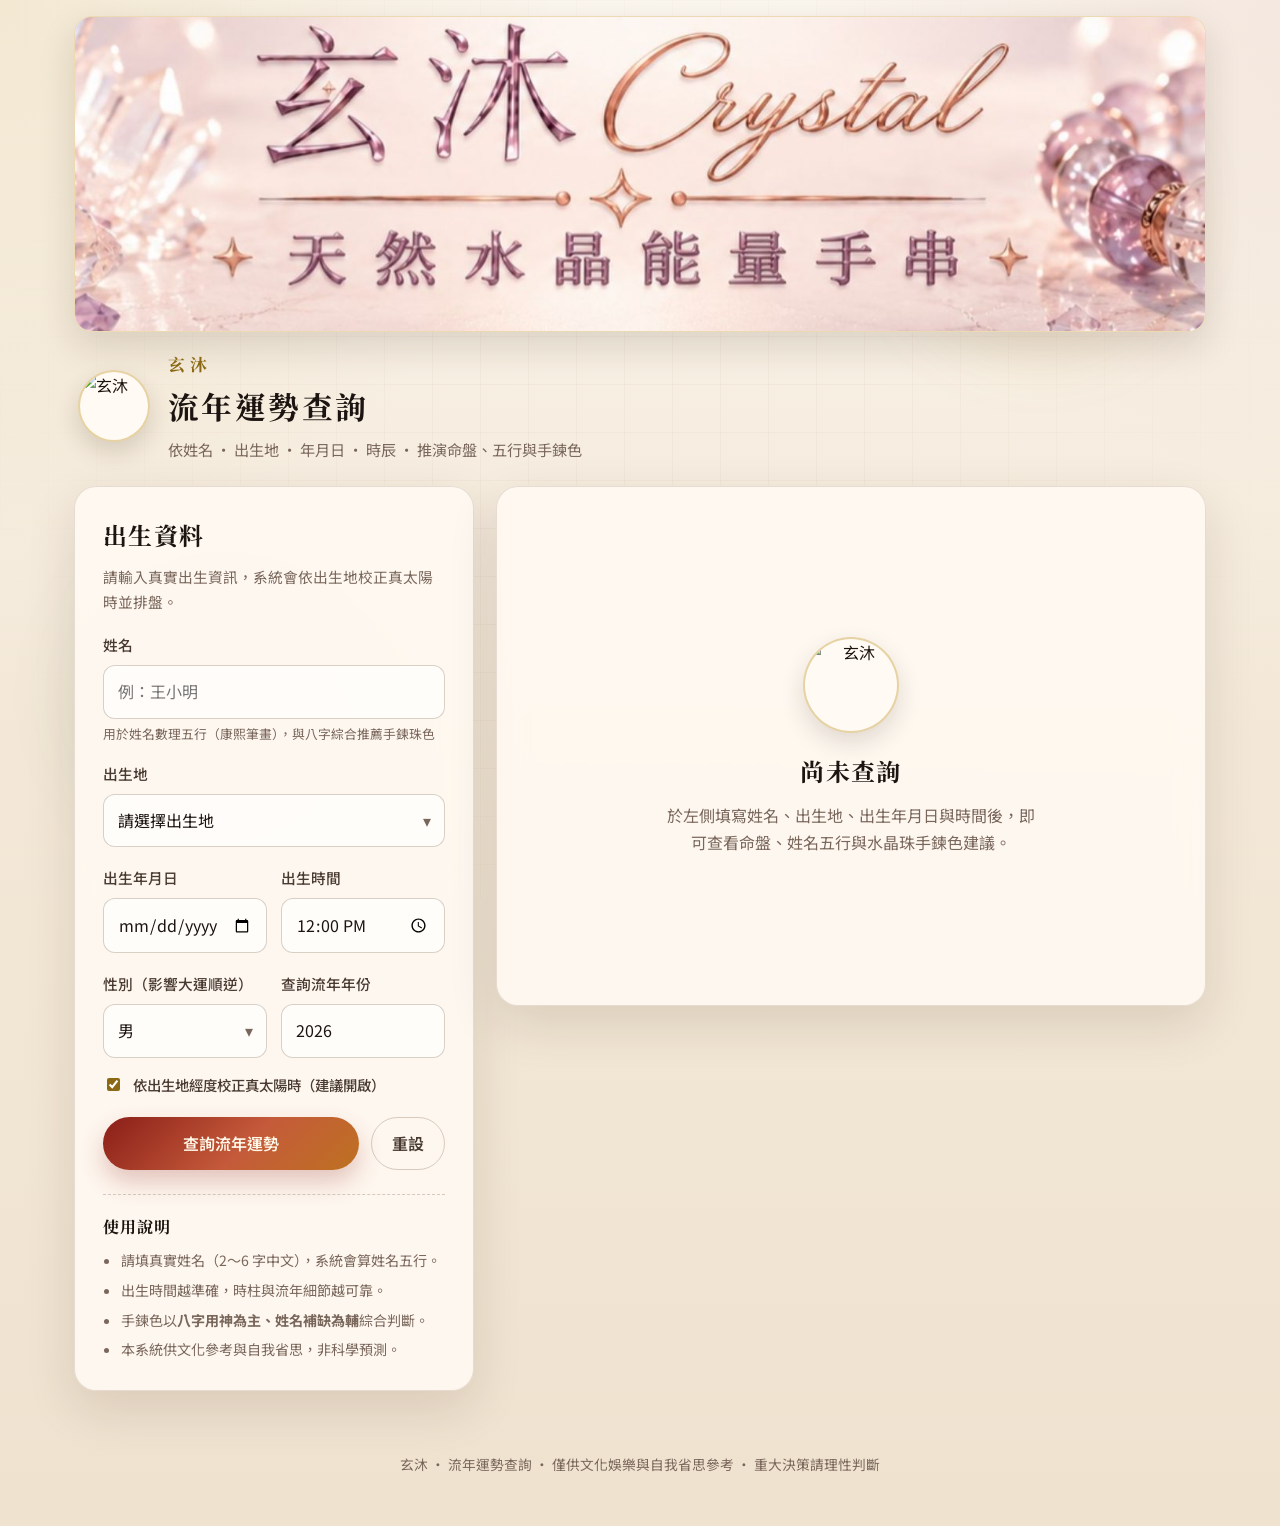
==== index.html @ 2e286026 "Add files via upload" ====
<!DOCTYPE html>
<html lang="zh-Hant">
<head>
  <meta charset="UTF-8" />
  <meta name="viewport" content="width=device-width, initial-scale=1, viewport-fit=cover" />
  <meta name="theme-color" content="#f3e8d7" />
  <meta name="mobile-web-app-capable" content="yes" />
  <meta name="apple-mobile-web-app-capable" content="yes" />
  <meta name="apple-mobile-web-app-status-bar-style" content="default" />
  <meta name="format-detection" content="telephone=no" />
  <title>玄沐 · 流年運勢查詢</title>
  <link rel="icon" href="GM_N.jpg" type="image/jpeg" />
  <link rel="apple-touch-icon" href="GM_N.jpg" />
  <link rel="preconnect" href="https://fonts.googleapis.com" />
  <link rel="preconnect" href="https://fonts.gstatic.com" crossorigin />
  <link href="https://fonts.googleapis.com/css2?family=Noto+Serif+TC:wght@400;600;700&family=Noto+Sans+TC:wght@300;400;500;700&display=swap" rel="stylesheet" />
  <link rel="stylesheet" href="styles.css" />
</head>
<body>
  <div class="bg-ornament" aria-hidden="true"></div>
  <div class="bg-glow" aria-hidden="true"></div>

  <header class="site-header">
    <div class="logo-banner">
      <img
        class="logo-banner-img"
        src="GM.jpg"
        alt="玄沐"
        width="1440"
        height="400"
        decoding="async"
      />
    </div>
    <div class="brand">
      <img
        class="brand-logo"
        src="GM_N.jpg"
        alt="玄沐"
        width="150"
        height="150"
        decoding="async"
      />
      <div>
        <p class="brand-name">玄沐</p>
        <h1>流年運勢查詢</h1>
        <p class="tagline">依姓名 · 出生地 · 年月日 · 時辰 · 推演命盤、五行與手鍊色</p>
      </div>
    </div>
  </header>

  <main class="layout">
    <section class="panel form-panel">
      <div class="panel-head">
        <h2>出生資料</h2>
        <p>請輸入真實出生資訊，系統會依出生地校正真太陽時並排盤。</p>
      </div>

      <form id="fortune-form" novalidate>
        <div class="field">
          <label for="fullname">姓名</label>
          <input
            type="text"
            id="fullname"
            name="fullname"
            required
            maxlength="6"
            placeholder="例：王小明"
            autocomplete="name"
          />
          <p class="field-hint">用於姓名數理五行（康熙筆畫），與八字綜合推薦手鍊珠色</p>
        </div>

        <div class="field">
          <label for="birthplace">出生地</label>
          <div class="select-wrap">
            <select id="birthplace" name="birthplace" required>
              <option value="" disabled selected>請選擇出生地</option>
              <optgroup label="台灣">
                <option value="台北" data-lng="121.57" data-lat="25.04">台北</option>
                <option value="新北" data-lng="121.47" data-lat="25.01">新北</option>
                <option value="桃園" data-lng="121.30" data-lat="24.99">桃園</option>
                <option value="台中" data-lng="120.68" data-lat="24.15">台中</option>
                <option value="台南" data-lng="120.21" data-lat="22.99">台南</option>
                <option value="高雄" data-lng="120.31" data-lat="22.62">高雄</option>
                <option value="基隆" data-lng="121.74" data-lat="25.13">基隆</option>
                <option value="新竹" data-lng="120.97" data-lat="24.80">新竹</option>
                <option value="嘉義" data-lng="120.45" data-lat="23.48">嘉義</option>
                <option value="宜蘭" data-lng="121.75" data-lat="24.75">宜蘭</option>
                <option value="花蓮" data-lng="121.60" data-lat="23.99">花蓮</option>
                <option value="台東" data-lng="121.14" data-lat="22.76">台東</option>
                <option value="澎湖" data-lng="119.57" data-lat="23.57">澎湖</option>
                <option value="金門" data-lng="118.32" data-lat="24.44">金門</option>
                <option value="馬祖" data-lng="119.95" data-lat="26.16">馬祖</option>
              </optgroup>
              <optgroup label="中國大陸">
                <option value="北京" data-lng="116.41" data-lat="39.90">北京</option>
                <option value="上海" data-lng="121.47" data-lat="31.23">上海</option>
                <option value="廣州" data-lng="113.26" data-lat="23.13">廣州</option>
                <option value="深圳" data-lng="114.06" data-lat="22.54">深圳</option>
                <option value="香港" data-lng="114.17" data-lat="22.32">香港</option>
                <option value="澳門" data-lng="113.54" data-lat="22.19">澳門</option>
                <option value="杭州" data-lng="120.16" data-lat="30.27">杭州</option>
                <option value="南京" data-lng="118.80" data-lat="32.06">南京</option>
                <option value="成都" data-lng="104.07" data-lat="30.57">成都</option>
                <option value="重慶" data-lng="106.55" data-lat="29.56">重慶</option>
                <option value="武漢" data-lng="114.31" data-lat="30.59">武漢</option>
                <option value="西安" data-lng="108.94" data-lat="34.34">西安</option>
                <option value="天津" data-lng="117.20" data-lat="39.08">天津</option>
                <option value="蘇州" data-lng="120.62" data-lat="31.30">蘇州</option>
                <option value="廈門" data-lng="118.09" data-lat="24.48">廈門</option>
                <option value="福州" data-lng="119.30" data-lat="26.08">福州</option>
                <option value="青島" data-lng="120.38" data-lat="36.07">青島</option>
                <option value="大連" data-lng="121.61" data-lat="38.91">大連</option>
                <option value="瀋陽" data-lng="123.43" data-lat="41.80">瀋陽</option>
                <option value="哈爾濱" data-lng="126.64" data-lat="45.76">哈爾濱</option>
                <option value="長沙" data-lng="112.94" data-lat="28.23">長沙</option>
                <option value="鄭州" data-lng="113.63" data-lat="34.75">鄭州</option>
                <option value="昆明" data-lng="102.71" data-lat="25.04">昆明</option>
                <option value="南寧" data-lng="108.37" data-lat="22.82">南寧</option>
                <option value="海口" data-lng="110.20" data-lat="20.05">海口</option>
                <option value="拉薩" data-lng="91.11" data-lat="29.65">拉薩</option>
                <option value="烏魯木齊" data-lng="87.62" data-lat="43.83">烏魯木齊</option>
              </optgroup>
              <optgroup label="其他地區">
                <option value="東京" data-lng="139.69" data-lat="35.69">東京</option>
                <option value="首爾" data-lng="126.98" data-lat="37.57">首爾</option>
                <option value="新加坡" data-lng="103.82" data-lat="1.35">新加坡</option>
                <option value="吉隆坡" data-lng="101.69" data-lat="3.14">吉隆坡</option>
                <option value="曼谷" data-lng="100.50" data-lat="13.76">曼谷</option>
                <option value="紐約" data-lng="-74.01" data-lat="40.71">紐約</option>
                <option value="洛杉磯" data-lng="-118.24" data-lat="34.05">洛杉磯</option>
                <option value="倫敦" data-lng="-0.13" data-lat="51.51">倫敦</option>
                <option value="巴黎" data-lng="2.35" data-lat="48.86">巴黎</option>
                <option value="雪梨" data-lng="151.21" data-lat="-33.87">雪梨</option>
              </optgroup>
              <option value="其他" data-lng="120.00" data-lat="25.00">其他／未知（以東經 120° 估算）</option>
            </select>
          </div>
        </div>

        <div class="field-row">
          <div class="field">
            <label for="birthdate">出生年月日</label>
            <input type="date" id="birthdate" name="birthdate" required min="1900-01-01" max="2100-12-31" />
          </div>
          <div class="field">
            <label for="birthtime">出生時間</label>
            <input type="time" id="birthtime" name="birthtime" required value="12:00" />
          </div>
        </div>

        <div class="field-row">
          <div class="field">
            <label for="gender">性別（影響大運順逆）</label>
            <div class="select-wrap">
              <select id="gender" name="gender">
                <option value="male">男</option>
                <option value="female">女</option>
              </select>
            </div>
          </div>
          <div class="field">
            <label for="query-year">查詢流年年份</label>
            <input type="number" id="query-year" name="query-year" min="1900" max="2100" step="1" />
          </div>
        </div>

        <div class="field checkbox-field">
          <label class="checkbox-label">
            <input type="checkbox" id="use-true-solar" checked />
            <span>依出生地經度校正真太陽時（建議開啟）</span>
          </label>
        </div>

        <p id="form-error" class="form-error" hidden></p>

        <div class="actions">
          <button type="submit" class="btn btn-primary">
            <span>查詢流年運勢</span>
          </button>
          <button type="button" class="btn btn-ghost" id="reset-btn">重設</button>
        </div>
      </form>

      <aside class="tips">
        <h3>使用說明</h3>
        <ul>
          <li>請填真實姓名（2～6 字中文），系統會算姓名五行。</li>
          <li>出生時間越準確，時柱與流年細節越可靠。</li>
          <li>手鍊色以<strong>八字用神為主、姓名補缺為輔</strong>綜合判斷。</li>
          <li>本系統供文化參考與自我省思，非科學預測。</li>
        </ul>
      </aside>
    </section>

    <section class="panel result-panel" id="result-panel" hidden>
      <div class="panel-head result-head">
        <div>
          <p class="eyebrow" id="result-subtitle">流年報告</p>
          <h2 id="result-title">您的流年運勢</h2>
        </div>
        <div class="year-badge" id="year-badge">—</div>
      </div>

      <div class="meta-grid" id="meta-grid"></div>

      <div class="pillars-section">
        <h3>命盤四柱</h3>
        <div class="pillars" id="pillars"></div>
      </div>

      <div class="score-section">
        <div class="score-card">
          <div class="score-ring" id="score-ring">
            <svg viewBox="0 0 120 120" aria-hidden="true">
              <circle class="ring-bg" cx="60" cy="60" r="52" />
              <circle class="ring-fg" id="score-circle" cx="60" cy="60" r="52" />
            </svg>
            <div class="score-value">
              <strong id="score-num">—</strong>
              <span>綜合指數</span>
            </div>
          </div>
          <div class="score-copy">
            <h3 id="score-label">—</h3>
            <p id="score-summary">—</p>
          </div>
        </div>
      </div>

      <div class="aspect-grid" id="aspect-grid"></div>

      <div class="detail-blocks">
        <article class="detail-card" id="card-liunian">
          <h3>流年總論</h3>
          <div class="detail-body" id="liunian-body"></div>
        </article>
        <article class="detail-card" id="card-advice">
          <h3>開運建議</h3>
          <div class="detail-body" id="advice-body"></div>
        </article>
        <article class="detail-card" id="card-name">
          <h3>姓名五行</h3>
          <div class="detail-body" id="name-body"></div>
        </article>
        <article class="detail-card" id="card-crystals">
          <h3>適合的水晶珠手鍊</h3>
          <div class="detail-body" id="crystals-body"></div>
        </article>
        <article class="detail-card" id="card-elements">
          <h3>八字五行能量</h3>
          <div class="detail-body" id="elements-body"></div>
        </article>
        <article class="detail-card" id="card-months">
          <h3>流月重點</h3>
          <div class="detail-body" id="months-body"></div>
        </article>
      </div>
    </section>

    <section class="panel empty-panel" id="empty-panel">
      <div class="empty-state">
        <img class="empty-icon" src="GM_N.jpg" alt="玄沐" width="150" height="150" decoding="async" />
        <h2>尚未查詢</h2>
        <p>於左側填寫姓名、出生地、出生年月日與時間後，即可查看命盤、姓名五行與水晶珠手鍊色建議。</p>
      </div>
    </section>
  </main>

  <footer class="site-footer">
    <p>玄沐 · 流年運勢查詢 · 僅供文化娛樂與自我省思參考 · 重大決策請理性判斷</p>
  </footer>

  <script src="name-wuxing.js"></script>
  <script src="bazi.js"></script>
  <script src="app.js"></script>
</body>
</html>
---- styles.css ----
:root {
  --ink: #1c1410;
  --ink-soft: #4a3b32;
  --muted: #7a675c;
  --paper: #f7f0e6;
  --paper-2: #efe4d4;
  --card: rgba(255, 250, 243, 0.88);
  --card-solid: #fffaf3;
  --line: rgba(92, 58, 32, 0.14);
  --line-strong: rgba(92, 58, 32, 0.24);
  --gold: #b8860b;
  --gold-deep: #8b6914;
  --cinnabar: #a63d2f;
  --jade: #2f6b4f;
  --azure: #2f5670;
  --violet: #5c4570;
  --shadow: 0 18px 50px rgba(48, 28, 12, 0.12);
  --radius: 22px;
  --radius-sm: 14px;
  --font-serif: "Noto Serif TC", "Songti TC", "PMingLiU", serif;
  --font-sans: "Noto Sans TC", "Microsoft JhengHei", sans-serif;
}

*,
*::before,
*::after {
  box-sizing: border-box;
}

html {
  scroll-behavior: smooth;
  -webkit-text-size-adjust: 100%;
  text-size-adjust: 100%;
}

body {
  margin: 0;
  min-height: 100vh;
  min-height: 100dvh;
  color: var(--ink);
  font-family: var(--font-sans);
  background:
    radial-gradient(circle at top left, rgba(184, 134, 11, 0.12), transparent 28%),
    radial-gradient(circle at top right, rgba(166, 61, 47, 0.08), transparent 24%),
    linear-gradient(180deg, #fbf6ee 0%, #f3e8d7 48%, #efe2cf 100%);
  line-height: 1.7;
  overflow-x: hidden;
  -webkit-tap-highlight-color: rgba(184, 134, 11, 0.15);
}

img {
  max-width: 100%;
  height: auto;
}

button,
input,
select {
  touch-action: manipulation;
  font-size: 16px; /* 避免 iOS 聚焦時自動放大 */
}

.bg-ornament,
.bg-glow {
  pointer-events: none;
  position: fixed;
  inset: 0;
  z-index: 0;
}

.bg-ornament {
  background-image:
    linear-gradient(rgba(140, 96, 48, 0.04) 1px, transparent 1px),
    linear-gradient(90deg, rgba(140, 96, 48, 0.04) 1px, transparent 1px);
  background-size: 48px 48px;
  mask-image: radial-gradient(circle at center, black 30%, transparent 85%);
}

.bg-glow::before,
.bg-glow::after {
  content: "";
  position: absolute;
  border-radius: 50%;
  filter: blur(40px);
  opacity: 0.35;
}

.bg-glow::before {
  width: 280px;
  height: 280px;
  top: 8%;
  right: 8%;
  background: rgba(184, 134, 11, 0.25);
}

.bg-glow::after {
  width: 320px;
  height: 320px;
  bottom: 5%;
  left: 5%;
  background: rgba(47, 107, 79, 0.12);
}

.site-header,
.layout,
.site-footer {
  position: relative;
  z-index: 1;
}

.site-header {
  max-width: 1180px;
  margin: 0 auto;
  padding: 16px 24px 12px;
}

/* 頁首最上方：長形 LOGO（隨視窗寬度自動等比縮放） */
.logo-banner {
  width: 100%;
  max-width: 100%;
  margin: 0 0 18px;
  border-radius: clamp(12px, 1.5vw, 18px);
  overflow: hidden;
  border: 1px solid rgba(184, 134, 11, 0.28);
  box-shadow: 0 14px 36px rgba(48, 28, 12, 0.14);
  background: #fffaf3;
  line-height: 0;
}

.logo-banner-img {
  display: block;
  width: 100%;
  max-width: 100%;
  height: auto;
  aspect-ratio: 1440 / 400;
  object-fit: contain;
  object-position: center;
  vertical-align: middle;
}

.brand {
  display: flex;
  align-items: center;
  gap: 18px;
  padding: 0 4px;
}

/* 圓形 LOGO（GM_N.jpg） */
.brand-logo {
  width: clamp(52px, 8vw, 72px);
  height: clamp(52px, 8vw, 72px);
  object-fit: cover;
  object-position: center;
  border-radius: 50%;
  flex-shrink: 0;
  box-shadow: 0 10px 24px rgba(48, 28, 12, 0.16);
  border: 2px solid rgba(184, 134, 11, 0.35);
  background: #fffaf3;
}

.brand-name {
  margin: 0 0 2px;
  font-family: var(--font-serif);
  font-size: 1.05rem;
  font-weight: 700;
  letter-spacing: 0.28em;
  color: var(--gold-deep);
}

.brand h1 {
  margin: 0;
  font-family: var(--font-serif);
  font-size: clamp(1.7rem, 2.4vw, 2.2rem);
  letter-spacing: 0.08em;
}

.tagline {
  margin: 4px 0 0;
  color: var(--muted);
  font-size: 0.95rem;
}

.layout {
  max-width: 1180px;
  margin: 0 auto;
  padding: 12px 24px 48px;
  display: grid;
  grid-template-columns: minmax(320px, 400px) minmax(0, 1fr);
  gap: 22px;
  align-items: start;
}

.panel {
  background: var(--card);
  backdrop-filter: blur(14px);
  border: 1px solid var(--line);
  border-radius: var(--radius);
  box-shadow: var(--shadow);
}

.form-panel {
  padding: 28px;
  position: sticky;
  top: 18px;
}

.panel-head h2,
.result-head h2,
.pillars-section h3,
.detail-card h3,
.empty-state h2,
.tips h3 {
  margin: 0;
  font-family: var(--font-serif);
  letter-spacing: 0.06em;
}

.panel-head p {
  margin: 8px 0 0;
  color: var(--muted);
  font-size: 0.92rem;
}

.field {
  margin-top: 18px;
}

.field-row {
  display: grid;
  grid-template-columns: 1fr 1fr;
  gap: 14px;
}

label {
  display: block;
  margin-bottom: 8px;
  color: var(--ink-soft);
  font-size: 0.92rem;
  font-weight: 500;
}

input[type="date"],
input[type="time"],
input[type="number"],
input[type="text"],
.select-wrap select {
  width: 100%;
  appearance: none;
  border: 1px solid var(--line-strong);
  background: rgba(255, 255, 255, 0.72);
  color: var(--ink);
  border-radius: 12px;
  padding: 12px 14px;
  font: inherit;
  outline: none;
  transition: border-color 0.2s ease, box-shadow 0.2s ease, background 0.2s ease;
}

input:focus,
.select-wrap select:focus {
  border-color: rgba(184, 134, 11, 0.65);
  box-shadow: 0 0 0 4px rgba(184, 134, 11, 0.12);
  background: #fff;
}

.field-hint {
  margin: 6px 0 0;
  color: var(--muted);
  font-size: 0.8rem;
  line-height: 1.45;
}

.select-wrap {
  position: relative;
}

.select-wrap::after {
  content: "▾";
  position: absolute;
  right: 14px;
  top: 50%;
  transform: translateY(-50%);
  color: var(--muted);
  pointer-events: none;
}

.checkbox-field {
  margin-top: 16px;
}

.checkbox-label {
  display: flex;
  align-items: flex-start;
  gap: 10px;
  cursor: pointer;
  color: var(--ink-soft);
  font-size: 0.9rem;
  line-height: 1.5;
}

.checkbox-label input {
  margin-top: 4px;
  accent-color: var(--gold-deep);
}

.form-error {
  margin: 14px 0 0;
  padding: 10px 12px;
  border-radius: 10px;
  background: rgba(166, 61, 47, 0.08);
  color: var(--cinnabar);
  font-size: 0.9rem;
}

.actions {
  display: flex;
  gap: 12px;
  margin-top: 22px;
}

.btn {
  border: 0;
  border-radius: 999px;
  padding: 12px 20px;
  font: inherit;
  font-weight: 600;
  cursor: pointer;
  transition: transform 0.15s ease, box-shadow 0.2s ease, background 0.2s ease;
}

.btn:active {
  transform: translateY(1px);
}

.btn-primary {
  flex: 1;
  color: #fff8e8;
  background: linear-gradient(135deg, #8b1e18 0%, #c45a3a 55%, #b8860b 140%);
  box-shadow: 0 12px 24px rgba(139, 30, 24, 0.24);
}

.btn-primary:hover {
  box-shadow: 0 16px 28px rgba(139, 30, 24, 0.3);
}

.btn-ghost {
  background: transparent;
  color: var(--ink-soft);
  border: 1px solid var(--line-strong);
}

.btn-ghost:hover {
  background: rgba(255, 255, 255, 0.55);
}

.tips {
  margin-top: 24px;
  padding-top: 18px;
  border-top: 1px dashed var(--line-strong);
}

.tips h3 {
  font-size: 1rem;
  margin-bottom: 8px;
}

.tips ul {
  margin: 0;
  padding-left: 1.1rem;
  color: var(--muted);
  font-size: 0.88rem;
}

.tips li + li {
  margin-top: 6px;
}

.result-panel {
  padding: 28px;
  animation: rise 0.45s ease;
}

@keyframes rise {
  from {
    opacity: 0;
    transform: translateY(12px);
  }
  to {
    opacity: 1;
    transform: translateY(0);
  }
}

.result-head {
  display: flex;
  justify-content: space-between;
  gap: 16px;
  align-items: flex-start;
  margin-bottom: 20px;
}

.eyebrow {
  margin: 0 0 6px;
  color: var(--gold-deep);
  font-size: 0.85rem;
  letter-spacing: 0.14em;
  text-transform: uppercase;
}

.year-badge {
  min-width: 88px;
  padding: 12px 14px;
  border-radius: 16px;
  text-align: center;
  background: linear-gradient(160deg, rgba(184, 134, 11, 0.16), rgba(166, 61, 47, 0.12));
  border: 1px solid rgba(184, 134, 11, 0.28);
  font-family: var(--font-serif);
  font-size: 1.15rem;
  font-weight: 700;
  color: var(--gold-deep);
  white-space: pre-line;
  line-height: 1.35;
}

.meta-grid {
  display: grid;
  grid-template-columns: repeat(auto-fit, minmax(150px, 1fr));
  gap: 12px;
  margin-bottom: 22px;
}

.meta-item {
  padding: 14px 16px;
  border-radius: 16px;
  background: rgba(255, 255, 255, 0.55);
  border: 1px solid var(--line);
}

.meta-item span {
  display: block;
  color: var(--muted);
  font-size: 0.82rem;
  margin-bottom: 4px;
}

.meta-item strong {
  font-family: var(--font-serif);
  font-size: 1.05rem;
  font-weight: 600;
}

.pillars-section {
  margin-bottom: 22px;
}

.pillars-section h3 {
  margin-bottom: 12px;
  font-size: 1.05rem;
}

.pillars {
  display: grid;
  grid-template-columns: repeat(4, 1fr);
  gap: 12px;
}

.pillar-card {
  text-align: center;
  padding: 16px 10px;
  border-radius: 18px;
  background: linear-gradient(180deg, rgba(255, 255, 255, 0.78), rgba(247, 236, 218, 0.9));
  border: 1px solid var(--line);
}

.pillar-card .label {
  color: var(--muted);
  font-size: 0.82rem;
  margin-bottom: 10px;
}

.pillar-card .stem,
.pillar-card .branch {
  font-family: var(--font-serif);
  font-size: 1.8rem;
  font-weight: 700;
  line-height: 1.2;
}

.pillar-card .stem {
  color: var(--cinnabar);
}

.pillar-card .branch {
  color: var(--azure);
}

.pillar-card .elem {
  margin-top: 10px;
  font-size: 0.82rem;
  color: var(--muted);
}

.score-section {
  margin-bottom: 22px;
}

.score-card {
  display: grid;
  grid-template-columns: 140px 1fr;
  gap: 18px;
  align-items: center;
  padding: 18px;
  border-radius: 20px;
  background: linear-gradient(135deg, rgba(255, 255, 255, 0.7), rgba(245, 230, 205, 0.85));
  border: 1px solid var(--line);
}

.score-ring {
  position: relative;
  width: 120px;
  height: 120px;
}

.score-ring svg {
  width: 120px;
  height: 120px;
  transform: rotate(-90deg);
}

.ring-bg,
.ring-fg {
  fill: none;
  stroke-width: 10;
}

.ring-bg {
  stroke: rgba(92, 58, 32, 0.1);
}

.ring-fg {
  stroke: url(#none);
  stroke: #b8860b;
  stroke-linecap: round;
  stroke-dasharray: 326.73;
  stroke-dashoffset: 326.73;
  transition: stroke-dashoffset 0.8s ease;
}

.score-value {
  position: absolute;
  inset: 0;
  display: grid;
  place-content: center;
  text-align: center;
}

.score-value strong {
  font-family: var(--font-serif);
  font-size: 1.8rem;
  line-height: 1;
}

.score-value span {
  font-size: 0.75rem;
  color: var(--muted);
}

.score-copy h3 {
  margin: 0 0 8px;
  font-family: var(--font-serif);
  font-size: 1.25rem;
}

.score-copy p {
  margin: 0;
  color: var(--ink-soft);
}

.aspect-grid {
  display: grid;
  grid-template-columns: repeat(2, 1fr);
  gap: 12px;
  margin-bottom: 22px;
}

.aspect-card {
  padding: 16px;
  border-radius: 16px;
  background: rgba(255, 255, 255, 0.55);
  border: 1px solid var(--line);
}

.aspect-top {
  display: flex;
  justify-content: space-between;
  align-items: center;
  gap: 10px;
  margin-bottom: 10px;
}

.aspect-top h4 {
  margin: 0;
  font-size: 0.98rem;
  font-family: var(--font-serif);
}

.aspect-score {
  font-weight: 700;
  color: var(--gold-deep);
}

.bar {
  height: 8px;
  border-radius: 999px;
  background: rgba(92, 58, 32, 0.08);
  overflow: hidden;
  margin-bottom: 10px;
}

.bar > span {
  display: block;
  height: 100%;
  border-radius: inherit;
  background: linear-gradient(90deg, #8b1e18, #b8860b);
  width: 0;
  transition: width 0.7s ease;
}

.aspect-card p {
  margin: 0;
  color: var(--muted);
  font-size: 0.88rem;
}

.detail-blocks {
  display: grid;
  grid-template-columns: 1fr 1fr;
  gap: 14px;
}

.detail-card {
  padding: 18px;
  border-radius: 18px;
  background: rgba(255, 255, 255, 0.5);
  border: 1px solid var(--line);
}

.detail-card h3 {
  margin-bottom: 12px;
  font-size: 1.05rem;
  padding-bottom: 10px;
  border-bottom: 1px solid var(--line);
}

.detail-body {
  color: var(--ink-soft);
  font-size: 0.94rem;
}

.detail-body p {
  margin: 0 0 10px;
}

.detail-body p:last-child {
  margin-bottom: 0;
}

.detail-body ul {
  margin: 0;
  padding-left: 1.1rem;
}

.detail-body li + li {
  margin-top: 6px;
}

.element-bars {
  display: grid;
  gap: 10px;
}

.element-row {
  display: grid;
  grid-template-columns: 42px 1fr 36px;
  gap: 10px;
  align-items: center;
}

.element-row .name {
  font-family: var(--font-serif);
  font-weight: 700;
}

.element-row .track {
  height: 10px;
  border-radius: 999px;
  background: rgba(92, 58, 32, 0.08);
  overflow: hidden;
}

.element-row .fill {
  height: 100%;
  border-radius: inherit;
}

.element-row .fill.wood { background: #3d8b5c; }
.element-row .fill.fire { background: #c45a3a; }
.element-row .fill.earth { background: #b8860b; }
.element-row .fill.metal { background: #7a8794; }
.element-row .fill.water { background: #3d6f99; }

/* 水晶顏色建議 */
.crystal-summary {
  margin: 0 0 12px !important;
}

.crystal-swatches {
  display: flex;
  flex-wrap: wrap;
  gap: 10px;
  margin-bottom: 14px;
}

.crystal-swatch {
  display: inline-flex;
  align-items: center;
  gap: 8px;
  padding: 8px 12px;
  border-radius: 999px;
  background: rgba(255, 255, 255, 0.65);
  border: 1px solid var(--line);
  font-size: 0.9rem;
}

.crystal-swatch .dot {
  width: 18px;
  height: 18px;
  border-radius: 50%;
  box-shadow: inset 0 0 0 1px rgba(0, 0, 0, 0.08);
  flex-shrink: 0;
}

.crystal-swatch .cname {
  font-weight: 600;
  color: var(--ink-soft);
}

.crystal-list {
  display: grid;
  gap: 10px;
}

.crystal-el {
  padding: 12px 14px;
  border-radius: 14px;
  background: rgba(255, 255, 255, 0.55);
  border: 1px solid var(--line);
}

.crystal-el-head {
  display: flex;
  flex-wrap: wrap;
  align-items: baseline;
  gap: 8px 12px;
  margin-bottom: 6px;
}

.crystal-el-head strong {
  font-family: var(--font-serif);
  color: var(--gold-deep);
  font-size: 1rem;
}

.crystal-el-head span {
  color: var(--muted);
  font-size: 0.88rem;
}

.crystal-meaning,
.crystal-stones,
.crystal-wear {
  margin: 0 0 4px !important;
  font-size: 0.9rem;
}

.crystal-wear {
  color: var(--muted) !important;
  margin-bottom: 0 !important;
}

.crystal-avoid {
  margin-top: 12px !important;
  padding: 10px 12px;
  border-radius: 12px;
  background: rgba(166, 61, 47, 0.06);
  color: var(--ink-soft);
  font-size: 0.9rem;
}

.crystal-extras {
  margin: 12px 0 0 !important;
  padding-left: 1.1rem;
  color: var(--ink-soft);
  font-size: 0.9rem;
}

.crystal-extras li + li {
  margin-top: 6px;
}

.crystal-note {
  margin-top: 12px !important;
  color: var(--muted) !important;
  font-size: 0.85rem !important;
}

/* 手鍊／姓名卡片可橫跨較寬閱讀 */
#card-crystals,
#card-name {
  grid-column: 1 / -1;
}

/* 姓名五行 */
.name-chars {
  display: flex;
  flex-wrap: wrap;
  gap: 10px;
  margin: 0 0 14px;
}

.name-char-card {
  min-width: 72px;
  padding: 12px 10px;
  text-align: center;
  border-radius: 14px;
  background: rgba(255, 255, 255, 0.65);
  border: 1px solid var(--line);
}

.name-char-card .ch {
  display: block;
  font-family: var(--font-serif);
  font-size: 1.6rem;
  font-weight: 700;
  line-height: 1.2;
  color: var(--cinnabar);
}

.name-char-card .meta {
  display: block;
  margin-top: 6px;
  font-size: 0.78rem;
  color: var(--muted);
}

.name-grids {
  display: grid;
  grid-template-columns: repeat(auto-fit, minmax(100px, 1fr));
  gap: 8px;
  margin-bottom: 12px;
}

.name-grid-item {
  padding: 10px 12px;
  border-radius: 12px;
  background: rgba(255, 255, 255, 0.55);
  border: 1px solid var(--line);
}

.name-grid-item span {
  display: block;
  font-size: 0.78rem;
  color: var(--muted);
}

.name-grid-item strong {
  font-family: var(--font-serif);
  font-size: 1.05rem;
}

/* 手鍊預覽 */
.bracelet-preview {
  display: flex;
  flex-wrap: wrap;
  align-items: center;
  justify-content: center;
  gap: 4px;
  padding: 16px 12px;
  margin: 0 0 14px;
  border-radius: 999px;
  background: linear-gradient(180deg, rgba(255, 255, 255, 0.75), rgba(245, 232, 210, 0.9));
  border: 1px solid var(--line);
  min-height: 56px;
}

.bead {
  width: 22px;
  height: 22px;
  border-radius: 50%;
  box-shadow:
    inset 0 2px 3px rgba(255, 255, 255, 0.45),
    inset 0 -2px 3px rgba(0, 0, 0, 0.12),
    0 1px 2px rgba(0, 0, 0, 0.1);
  border: 1px solid rgba(0, 0, 0, 0.08);
}

.bead.accent {
  width: 18px;
  height: 18px;
  opacity: 0.92;
}

.recipe-list {
  margin: 10px 0 0;
  padding-left: 1.1rem;
  font-size: 0.9rem;
}

.recipe-list li + li {
  margin-top: 6px;
}

.combo-tags {
  display: flex;
  flex-wrap: wrap;
  gap: 8px;
  margin: 0 0 12px;
}

.combo-tag {
  padding: 4px 10px;
  border-radius: 999px;
  font-size: 0.82rem;
  background: rgba(184, 134, 11, 0.12);
  color: var(--gold-deep);
  border: 1px solid rgba(184, 134, 11, 0.22);
}

.month-list {
  display: grid;
  gap: 10px;
}

.month-item {
  display: grid;
  grid-template-columns: 72px 1fr;
  gap: 10px;
  padding: 10px 12px;
  border-radius: 12px;
  background: rgba(255, 255, 255, 0.55);
  border: 1px solid var(--line);
}

.month-item strong {
  font-family: var(--font-serif);
  color: var(--gold-deep);
}

.month-item span {
  color: var(--ink-soft);
  font-size: 0.9rem;
}

.empty-panel {
  min-height: 520px;
  display: grid;
  place-items: center;
  padding: 40px;
}

.empty-state {
  text-align: center;
  max-width: 380px;
}

.empty-icon {
  width: 96px;
  height: 96px;
  margin: 0 auto 18px;
  display: block;
  object-fit: cover;
  object-position: center;
  border-radius: 50%;
  background: #fffaf3;
  border: 2px solid rgba(184, 134, 11, 0.35);
  box-shadow: 0 10px 24px rgba(48, 28, 12, 0.14);
}

.empty-state p {
  margin: 10px 0 0;
  color: var(--muted);
}

.site-footer {
  max-width: 1180px;
  margin: 0 auto;
  padding: 0 24px 36px;
  color: var(--muted);
  font-size: 0.86rem;
  text-align: center;
}

.tag {
  display: inline-block;
  padding: 2px 8px;
  border-radius: 999px;
  background: rgba(184, 134, 11, 0.12);
  color: var(--gold-deep);
  font-size: 0.78rem;
  margin-left: 6px;
}

/* ---------- 平板 ---------- */
@media (max-width: 960px) {
  .layout {
    grid-template-columns: 1fr;
    gap: 16px;
  }

  .form-panel {
    position: static;
  }

  .detail-blocks,
  .aspect-grid {
    grid-template-columns: 1fr;
  }

  .pillars {
    grid-template-columns: repeat(2, 1fr);
  }

  .meta-grid {
    grid-template-columns: repeat(2, 1fr);
  }
}

/* ---------- 手機 ---------- */
@media (max-width: 640px) {
  .site-header {
    padding: 10px max(12px, env(safe-area-inset-right)) 8px max(12px, env(safe-area-inset-left));
  }

  .layout {
    padding: 8px max(12px, env(safe-area-inset-right)) 28px max(12px, env(safe-area-inset-left));
    gap: 14px;
  }

  .site-footer {
    padding: 0 max(12px, env(safe-area-inset-right)) calc(20px + env(safe-area-inset-bottom)) max(12px, env(safe-area-inset-left));
    font-size: 0.8rem;
    line-height: 1.5;
  }

  .form-panel,
  .result-panel {
    padding: 16px;
    border-radius: 18px;
  }

  .panel-head h2,
  .result-head h2 {
    font-size: 1.25rem;
    letter-spacing: 0.04em;
  }

  .panel-head p {
    font-size: 0.88rem;
  }

  .brand {
    gap: 12px;
    align-items: flex-start;
  }

  .brand-logo {
    width: 48px;
    height: 48px;
    margin-top: 2px;
  }

  .brand-name {
    font-size: 0.95rem;
    letter-spacing: 0.2em;
  }

  .brand h1 {
    font-size: 1.35rem;
    letter-spacing: 0.04em;
  }

  .tagline {
    font-size: 0.82rem;
    line-height: 1.5;
  }

  .logo-banner {
    margin-bottom: 12px;
    border-radius: 12px;
  }

  .field-row {
    grid-template-columns: 1fr;
    gap: 0;
  }

  .field {
    margin-top: 14px;
  }

  input[type="date"],
  input[type="time"],
  input[type="number"],
  input[type="text"],
  .select-wrap select {
    min-height: 48px;
    padding: 12px 14px;
    font-size: 16px;
    border-radius: 12px;
  }

  .actions {
    flex-direction: column;
    gap: 10px;
    margin-top: 18px;
  }

  .btn {
    width: 100%;
    min-height: 48px;
    padding: 14px 18px;
    font-size: 1rem;
  }

  .btn-ghost {
    order: 1;
  }

  .result-head {
    flex-direction: column;
    align-items: stretch;
    gap: 12px;
  }

  .year-badge {
    align-self: flex-start;
    min-width: 0;
    width: auto;
  }

  .meta-grid {
    grid-template-columns: 1fr 1fr;
    gap: 8px;
  }

  .meta-item {
    padding: 10px 12px;
    border-radius: 12px;
  }

  .meta-item strong {
    font-size: 0.92rem;
    word-break: break-word;
  }

  .pillars {
    grid-template-columns: repeat(2, 1fr);
    gap: 8px;
  }

  .pillar-card {
    padding: 12px 8px;
    border-radius: 14px;
  }

  .pillar-card .stem,
  .pillar-card .branch {
    font-size: 1.45rem;
  }

  .pillar-card .label {
    font-size: 0.75rem;
  }

  .pillar-card .elem {
    font-size: 0.75rem;
  }

  .tag {
    display: block;
    margin: 4px 0 0;
    margin-left: 0;
    font-size: 0.7rem;
  }

  .score-card {
    grid-template-columns: 1fr;
    justify-items: center;
    text-align: center;
    gap: 12px;
    padding: 16px;
  }

  .score-copy h3 {
    font-size: 1.1rem;
  }

  .score-copy p {
    font-size: 0.9rem;
  }

  .aspect-grid {
    grid-template-columns: 1fr;
    gap: 10px;
  }

  .detail-blocks {
    grid-template-columns: 1fr;
    gap: 12px;
  }

  #card-crystals,
  #card-name {
    grid-column: auto;
  }

  .detail-card {
    padding: 14px;
    border-radius: 14px;
  }

  .name-chars {
    gap: 8px;
  }

  .name-char-card {
    min-width: 64px;
    flex: 1 1 calc(33.33% - 8px);
  }

  .name-grids {
    grid-template-columns: repeat(2, 1fr);
  }

  .bracelet-preview {
    gap: 3px;
    padding: 12px 8px;
    border-radius: 20px;
  }

  .bead {
    width: 16px;
    height: 16px;
  }

  .bead.accent {
    width: 14px;
    height: 14px;
  }

  .crystal-swatches {
    gap: 8px;
  }

  .crystal-swatch {
    padding: 6px 10px;
    font-size: 0.85rem;
  }

  .month-item {
    grid-template-columns: 56px 1fr;
    gap: 8px;
    padding: 8px 10px;
  }

  .empty-panel {
    min-height: 280px;
    padding: 28px 18px;
  }

  .empty-icon {
    width: 80px;
    height: 80px;
  }

  .empty-state h2 {
    font-size: 1.2rem;
  }

  .empty-state p {
    font-size: 0.9rem;
  }

  .tips {
    margin-top: 18px;
  }

  .tips ul {
    font-size: 0.84rem;
  }

  .bg-glow::before,
  .bg-glow::after {
    width: 160px;
    height: 160px;
    filter: blur(28px);
  }
}

/* ---------- 超小螢幕 ---------- */
@media (max-width: 380px) {
  .meta-grid {
    grid-template-columns: 1fr;
  }

  .name-char-card {
    flex: 1 1 calc(50% - 8px);
  }

  .brand h1 {
    font-size: 1.2rem;
  }

  .pillar-card .stem,
  .pillar-card .branch {
    font-size: 1.3rem;
  }
}

/* 橫向手機：減少上下佔位 */
@media (max-width: 900px) and (max-height: 480px) and (orientation: landscape) {
  .logo-banner {
    max-width: 420px;
  }

  .logo-banner-img {
    max-height: 72px;
    width: 100%;
    object-fit: contain;
  }

  .empty-panel {
    min-height: 200px;
  }
}
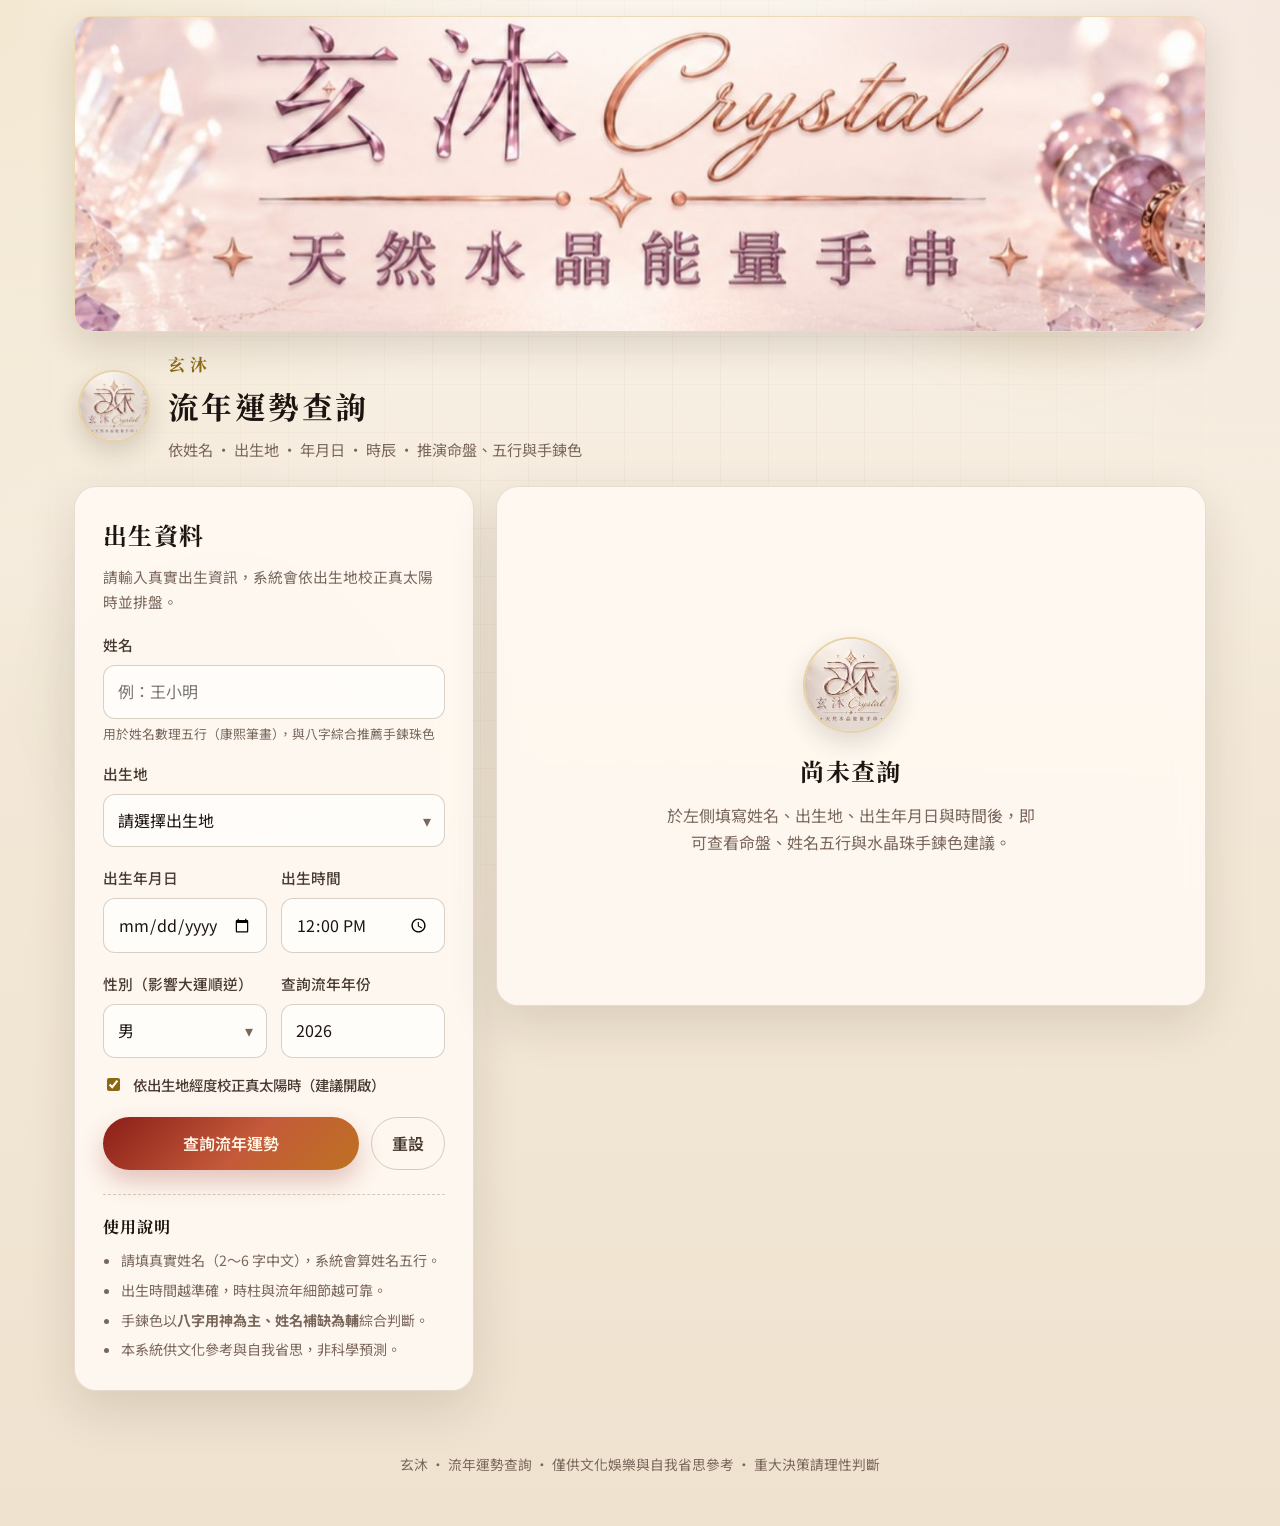
==== commit f02986f6: "Add files via upload" ====
--- a/index.html
+++ b/index.html
@@ -9,8 +9,8 @@
   <meta name="apple-mobile-web-app-status-bar-style" content="default" />
   <meta name="format-detection" content="telephone=no" />
   <title>玄沐 · 流年運勢查詢</title>
-  <link rel="icon" href="GM_N.jpg" type="image/jpeg" />
-  <link rel="apple-touch-icon" href="GM_N.jpg" />
+  <link rel="icon" href="GM_n.jpg" type="image/jpeg" />
+  <link rel="apple-touch-icon" href="GM_n.jpg" />
   <link rel="preconnect" href="https://fonts.googleapis.com" />
   <link rel="preconnect" href="https://fonts.gstatic.com" crossorigin />
   <link href="https://fonts.googleapis.com/css2?family=Noto+Serif+TC:wght@400;600;700&family=Noto+Sans+TC:wght@300;400;500;700&display=swap" rel="stylesheet" />
@@ -34,7 +34,7 @@
     <div class="brand">
       <img
         class="brand-logo"
-        src="GM_N.jpg"
+        src="GM_n.jpg"
         alt="玄沐"
         width="150"
         height="150"
@@ -260,7 +260,7 @@
 
     <section class="panel empty-panel" id="empty-panel">
       <div class="empty-state">
-        <img class="empty-icon" src="GM_N.jpg" alt="玄沐" width="150" height="150" decoding="async" />
+        <img class="empty-icon" src="GM_n.jpg" alt="玄沐" width="150" height="150" decoding="async" />
         <h2>尚未查詢</h2>
         <p>於左側填寫姓名、出生地、出生年月日與時間後，即可查看命盤、姓名五行與水晶珠手鍊色建議。</p>
       </div>
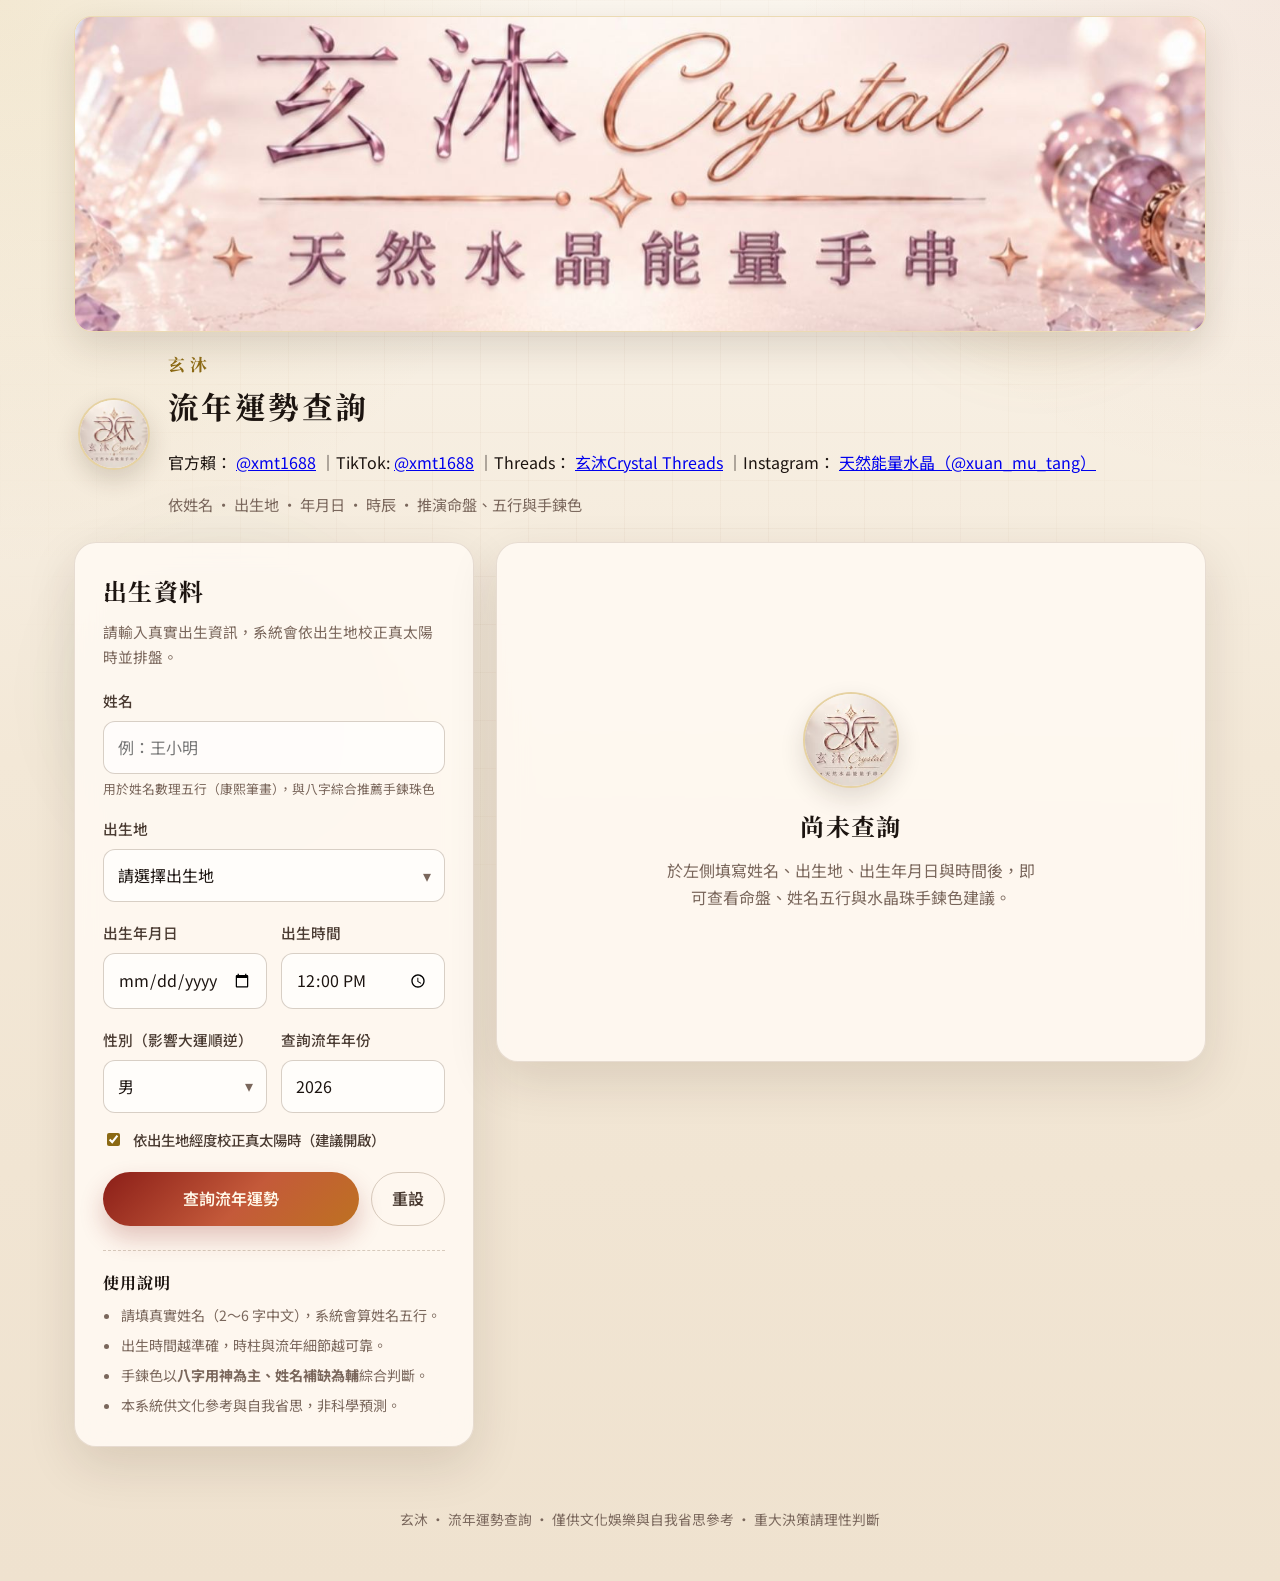
==== commit 1374ebaa: "Add files via upload" ====
--- a/index.html
+++ b/index.html
@@ -40,9 +40,19 @@
         height="150"
         decoding="async"
       />
-      <div>
+      <div class="brand-copy">
         <p class="brand-name">玄沐</p>
         <h1>流年運勢查詢</h1>
+        <p class="brand-social">
+          官方賴：
+          <a href="https://line.me/R/ti/p/@xmt1688" target="_blank" rel="noopener noreferrer">@xmt1688</a>
+          ｜TikTok:
+          <a href="https://www.tiktok.com/@xmt1688" target="_blank" rel="noopener noreferrer">@xmt1688</a>
+          ｜Threads：
+          <a href="https://www.threads.com/@xuan_mu_tang" target="_blank" rel="noopener noreferrer">玄沐Crystal Threads</a>
+          ｜Instagram：
+          <a href="https://www.instagram.com/xuan_mu_tang/" target="_blank" rel="noopener noreferrer">天然能量水晶（@xuan_mu_tang）</a>
+        </p>
         <p class="tagline">依姓名 · 出生地 · 年月日 · 時辰 · 推演命盤、五行與手鍊色</p>
       </div>
     </div>
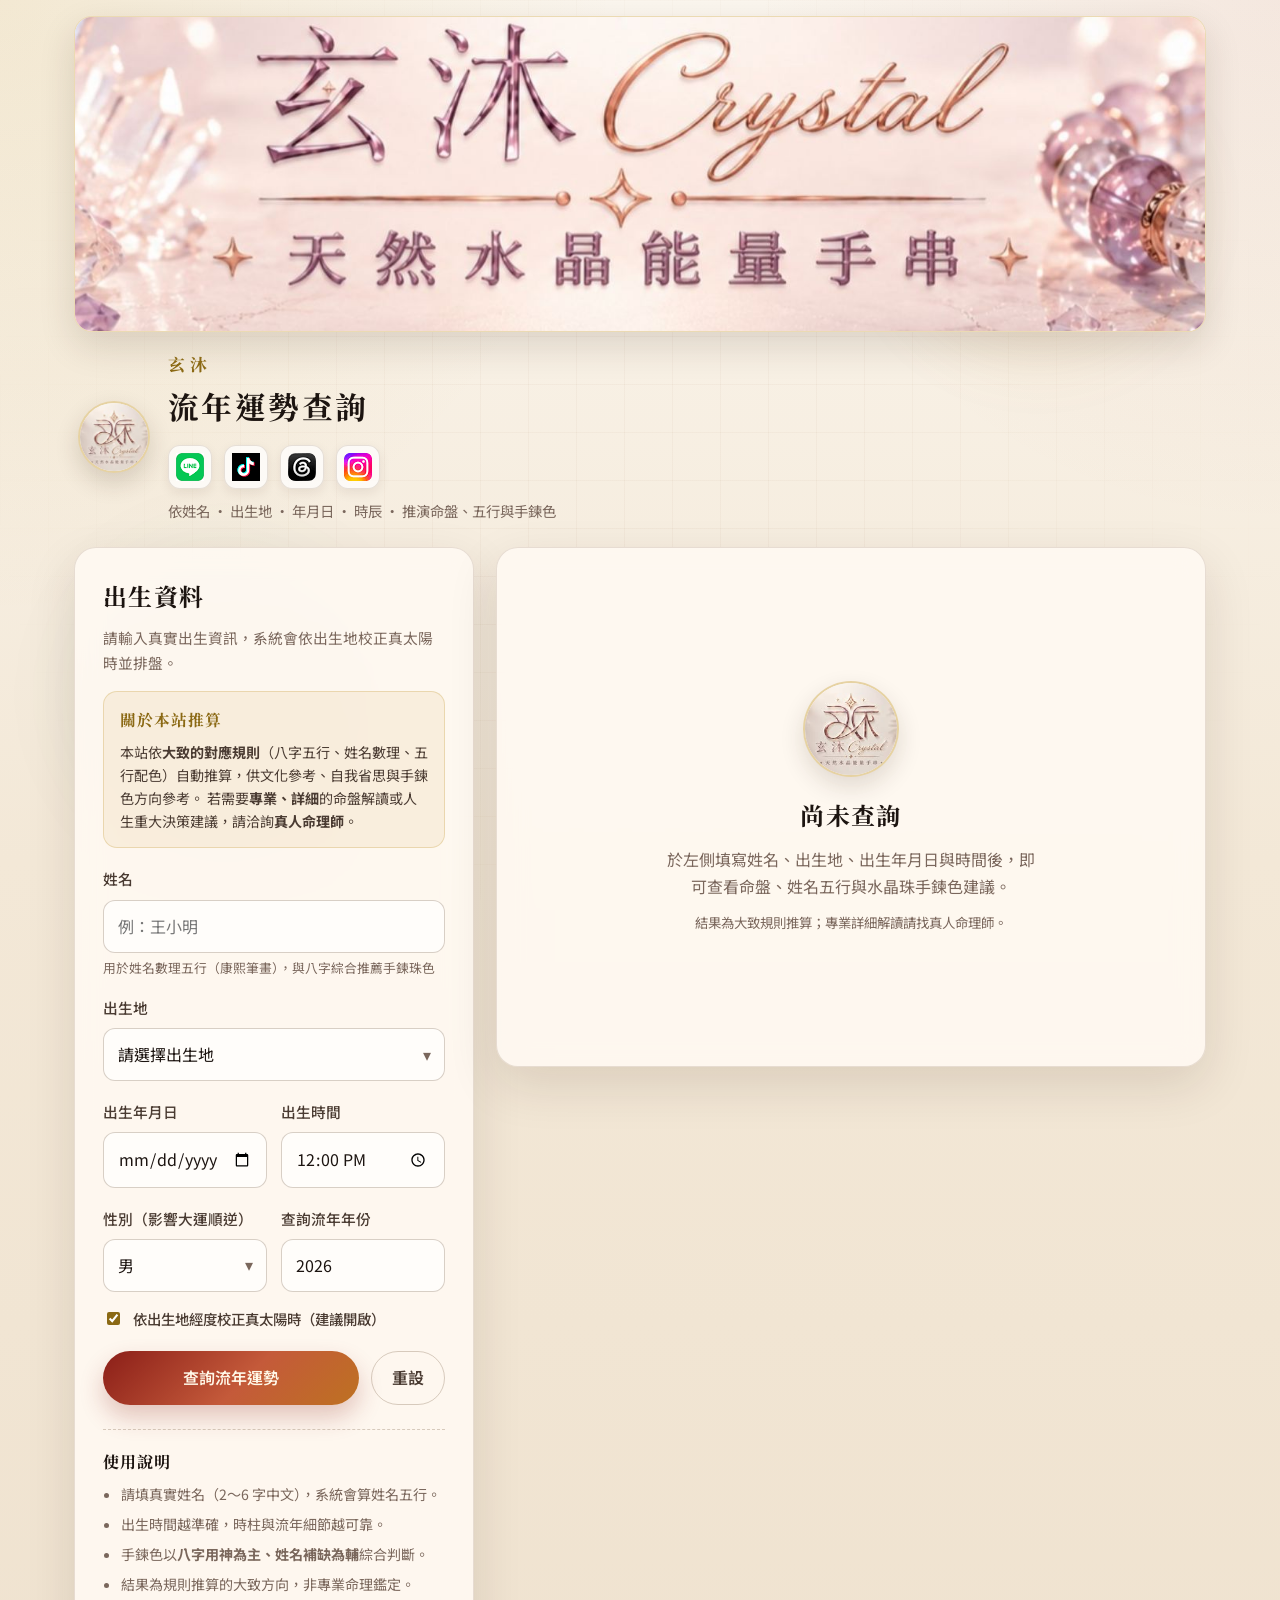
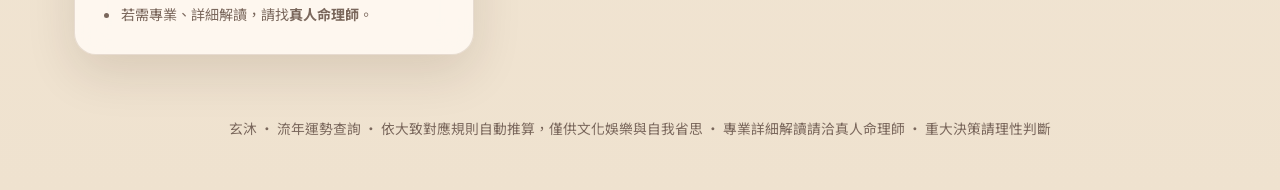
==== commit 9c4f1dd2: "Add files via upload" ====
--- a/index.html
+++ b/index.html
@@ -43,16 +43,44 @@
       <div class="brand-copy">
         <p class="brand-name">玄沐</p>
         <h1>流年運勢查詢</h1>
-        <p class="brand-social">
-          官方賴：
-          <a href="https://line.me/R/ti/p/@xmt1688" target="_blank" rel="noopener noreferrer">@xmt1688</a>
-          ｜TikTok:
-          <a href="https://www.tiktok.com/@xmt1688" target="_blank" rel="noopener noreferrer">@xmt1688</a>
-          ｜Threads：
-          <a href="https://www.threads.com/@xuan_mu_tang" target="_blank" rel="noopener noreferrer">玄沐Crystal Threads</a>
-          ｜Instagram：
-          <a href="https://www.instagram.com/xuan_mu_tang/" target="_blank" rel="noopener noreferrer">天然能量水晶（@xuan_mu_tang）</a>
-        </p>
+        <div class="brand-social" aria-label="社群連結">
+          <a
+            class="social-link"
+            href="https://line.me/R/ti/p/@xmt1688"
+            target="_blank"
+            rel="noopener noreferrer"
+            title="官方賴 @xmt1688"
+          >
+            <img src="line.png" alt="官方賴 @xmt1688" width="40" height="40" decoding="async" />
+          </a>
+          <a
+            class="social-link"
+            href="https://www.tiktok.com/@xmt1688"
+            target="_blank"
+            rel="noopener noreferrer"
+            title="TikTok @xmt1688"
+          >
+            <img src="tiktok.png" alt="TikTok @xmt1688" width="40" height="40" decoding="async" />
+          </a>
+          <a
+            class="social-link"
+            href="https://www.threads.com/@xuan_mu_tang"
+            target="_blank"
+            rel="noopener noreferrer"
+            title="Threads 玄沐Crystal Threads"
+          >
+            <img src="threads.png" alt="Threads 玄沐Crystal Threads" width="40" height="40" decoding="async" />
+          </a>
+          <a
+            class="social-link"
+            href="https://www.instagram.com/xuan_mu_tang/"
+            target="_blank"
+            rel="noopener noreferrer"
+            title="Instagram 天然能量水晶 @xuan_mu_tang"
+          >
+            <img src="instagram.png" alt="Instagram 天然能量水晶 @xuan_mu_tang" width="40" height="40" decoding="async" />
+          </a>
+        </div>
         <p class="tagline">依姓名 · 出生地 · 年月日 · 時辰 · 推演命盤、五行與手鍊色</p>
       </div>
     </div>
@@ -64,6 +92,14 @@
         <h2>出生資料</h2>
         <p>請輸入真實出生資訊，系統會依出生地校正真太陽時並排盤。</p>
       </div>
+
+      <aside class="disclaimer-box" role="note">
+        <h3>關於本站推算</h3>
+        <p>
+          本站依<strong>大致的對應規則</strong>（八字五行、姓名數理、五行配色）自動推算，供文化參考、自我省思與手鍊色方向參考。
+          若需要<strong>專業、詳細</strong>的命盤解讀或人生重大決策建議，請洽詢<strong>真人命理師</strong>。
+        </p>
+      </aside>
 
       <form id="fortune-form" novalidate>
         <div class="field">
@@ -198,7 +234,8 @@
           <li>請填真實姓名（2～6 字中文），系統會算姓名五行。</li>
           <li>出生時間越準確，時柱與流年細節越可靠。</li>
           <li>手鍊色以<strong>八字用神為主、姓名補缺為輔</strong>綜合判斷。</li>
-          <li>本系統供文化參考與自我省思，非科學預測。</li>
+          <li>結果為規則推算的大致方向，非專業命理鑑定。</li>
+          <li>若需專業、詳細解讀，請找<strong>真人命理師</strong>。</li>
         </ul>
       </aside>
     </section>
@@ -266,6 +303,14 @@
           <div class="detail-body" id="months-body"></div>
         </article>
       </div>
+
+      <aside class="disclaimer-box disclaimer-box--result" role="note">
+        <h3>溫馨提醒</h3>
+        <p>
+          以上內容依本站<strong>大致對應規則</strong>自動產生，僅供文化娛樂、自我省思與手鍊色參考。
+          與專業排盤或真人解讀可能有差異。若需要專業、詳細的命理解讀，請洽詢<strong>真人命理師</strong>；重大決策請理性判斷。
+        </p>
+      </aside>
     </section>
 
     <section class="panel empty-panel" id="empty-panel">
@@ -273,12 +318,16 @@
         <img class="empty-icon" src="GM_n.jpg" alt="玄沐" width="150" height="150" decoding="async" />
         <h2>尚未查詢</h2>
         <p>於左側填寫姓名、出生地、出生年月日與時間後，即可查看命盤、姓名五行與水晶珠手鍊色建議。</p>
+        <p class="empty-disclaimer">結果為大致規則推算；專業詳細解讀請找真人命理師。</p>
       </div>
     </section>
   </main>
 
   <footer class="site-footer">
-    <p>玄沐 · 流年運勢查詢 · 僅供文化娛樂與自我省思參考 · 重大決策請理性判斷</p>
+    <p>
+      玄沐 · 流年運勢查詢 · 依大致對應規則自動推算，僅供文化娛樂與自我省思 ·
+      專業詳細解讀請洽真人命理師 · 重大決策請理性判斷
+    </p>
   </footer>
 
   <script src="name-wuxing.js"></script>
--- a/styles.css
+++ b/styles.css
@@ -145,7 +145,7 @@
   padding: 0 4px;
 }
 
-/* 圓形 LOGO（GM_N.jpg） */
+/* 圓形 LOGO（GM_n.jpg） */
 .brand-logo {
   width: clamp(52px, 8vw, 72px);
   height: clamp(52px, 8vw, 72px);
@@ -158,6 +158,10 @@
   background: #fffaf3;
 }
 
+.brand-copy {
+  min-width: 0;
+}
+
 .brand-name {
   margin: 0 0 2px;
   font-family: var(--font-serif);
@@ -174,10 +178,66 @@
   letter-spacing: 0.08em;
 }
 
+.brand-slogan {
+  margin: 10px 0 0;
+  font-family: var(--font-serif);
+  font-size: clamp(1.05rem, 2vw, 1.2rem);
+  font-weight: 600;
+  letter-spacing: 0.06em;
+  color: var(--cinnabar);
+  line-height: 1.5;
+}
+
+.brand-about {
+  margin: 4px 0 0;
+  color: var(--ink-soft);
+  font-size: 0.92rem;
+  line-height: 1.55;
+}
+
+.brand-social {
+  display: flex;
+  flex-wrap: wrap;
+  align-items: center;
+  gap: 12px;
+  margin: 12px 0 0;
+}
+
+.social-link {
+  display: inline-flex;
+  align-items: center;
+  justify-content: center;
+  width: 44px;
+  height: 44px;
+  border-radius: 12px;
+  background: rgba(255, 255, 255, 0.72);
+  border: 1px solid var(--line);
+  box-shadow: 0 4px 12px rgba(48, 28, 12, 0.08);
+  text-decoration: none;
+  transition: transform 0.15s ease, box-shadow 0.2s ease, border-color 0.2s ease;
+}
+
+.social-link:hover {
+  transform: translateY(-2px);
+  border-color: rgba(184, 134, 11, 0.4);
+  box-shadow: 0 8px 18px rgba(48, 28, 12, 0.12);
+}
+
+.social-link:active {
+  transform: translateY(0);
+}
+
+.social-link img {
+  width: 28px;
+  height: 28px;
+  object-fit: contain;
+  display: block;
+}
+
 .tagline {
-  margin: 4px 0 0;
+  margin: 10px 0 0;
   color: var(--muted);
-  font-size: 0.95rem;
+  font-size: 0.9rem;
 }
 
 .layout {
@@ -353,6 +413,47 @@
   background: rgba(255, 255, 255, 0.55);
 }
 
+/* 資料說明／免責 */
+.disclaimer-box {
+  margin-top: 16px;
+  padding: 14px 16px;
+  border-radius: 14px;
+  background: rgba(184, 134, 11, 0.08);
+  border: 1px solid rgba(184, 134, 11, 0.22);
+}
+
+.disclaimer-box h3 {
+  margin: 0 0 8px;
+  font-family: var(--font-serif);
+  font-size: 0.98rem;
+  letter-spacing: 0.06em;
+  color: var(--gold-deep);
+}
+
+.disclaimer-box p {
+  margin: 0;
+  color: var(--ink-soft);
+  font-size: 0.88rem;
+  line-height: 1.65;
+}
+
+.disclaimer-box--result {
+  margin-top: 18px;
+  background: rgba(166, 61, 47, 0.05);
+  border-color: rgba(166, 61, 47, 0.14);
+}
+
+.disclaimer-box--result h3 {
+  color: var(--cinnabar);
+}
+
+.empty-disclaimer {
+  margin-top: 12px !important;
+  font-size: 0.84rem !important;
+  color: var(--muted) !important;
+  line-height: 1.55 !important;
+}
+
 .tips {
   margin-top: 24px;
   padding-top: 18px;
@@ -1089,8 +1190,31 @@
     letter-spacing: 0.04em;
   }
 
+  .brand-slogan {
+    font-size: 1rem;
+    margin-top: 8px;
+  }
+
+  .brand-about {
+    font-size: 0.86rem;
+  }
+
+  .brand-social {
+    gap: 10px;
+  }
+
+  .social-link {
+    width: 42px;
+    height: 42px;
+  }
+
+  .social-link img {
+    width: 26px;
+    height: 26px;
+  }
+
   .tagline {
-    font-size: 0.82rem;
+    font-size: 0.8rem;
     line-height: 1.5;
   }
 
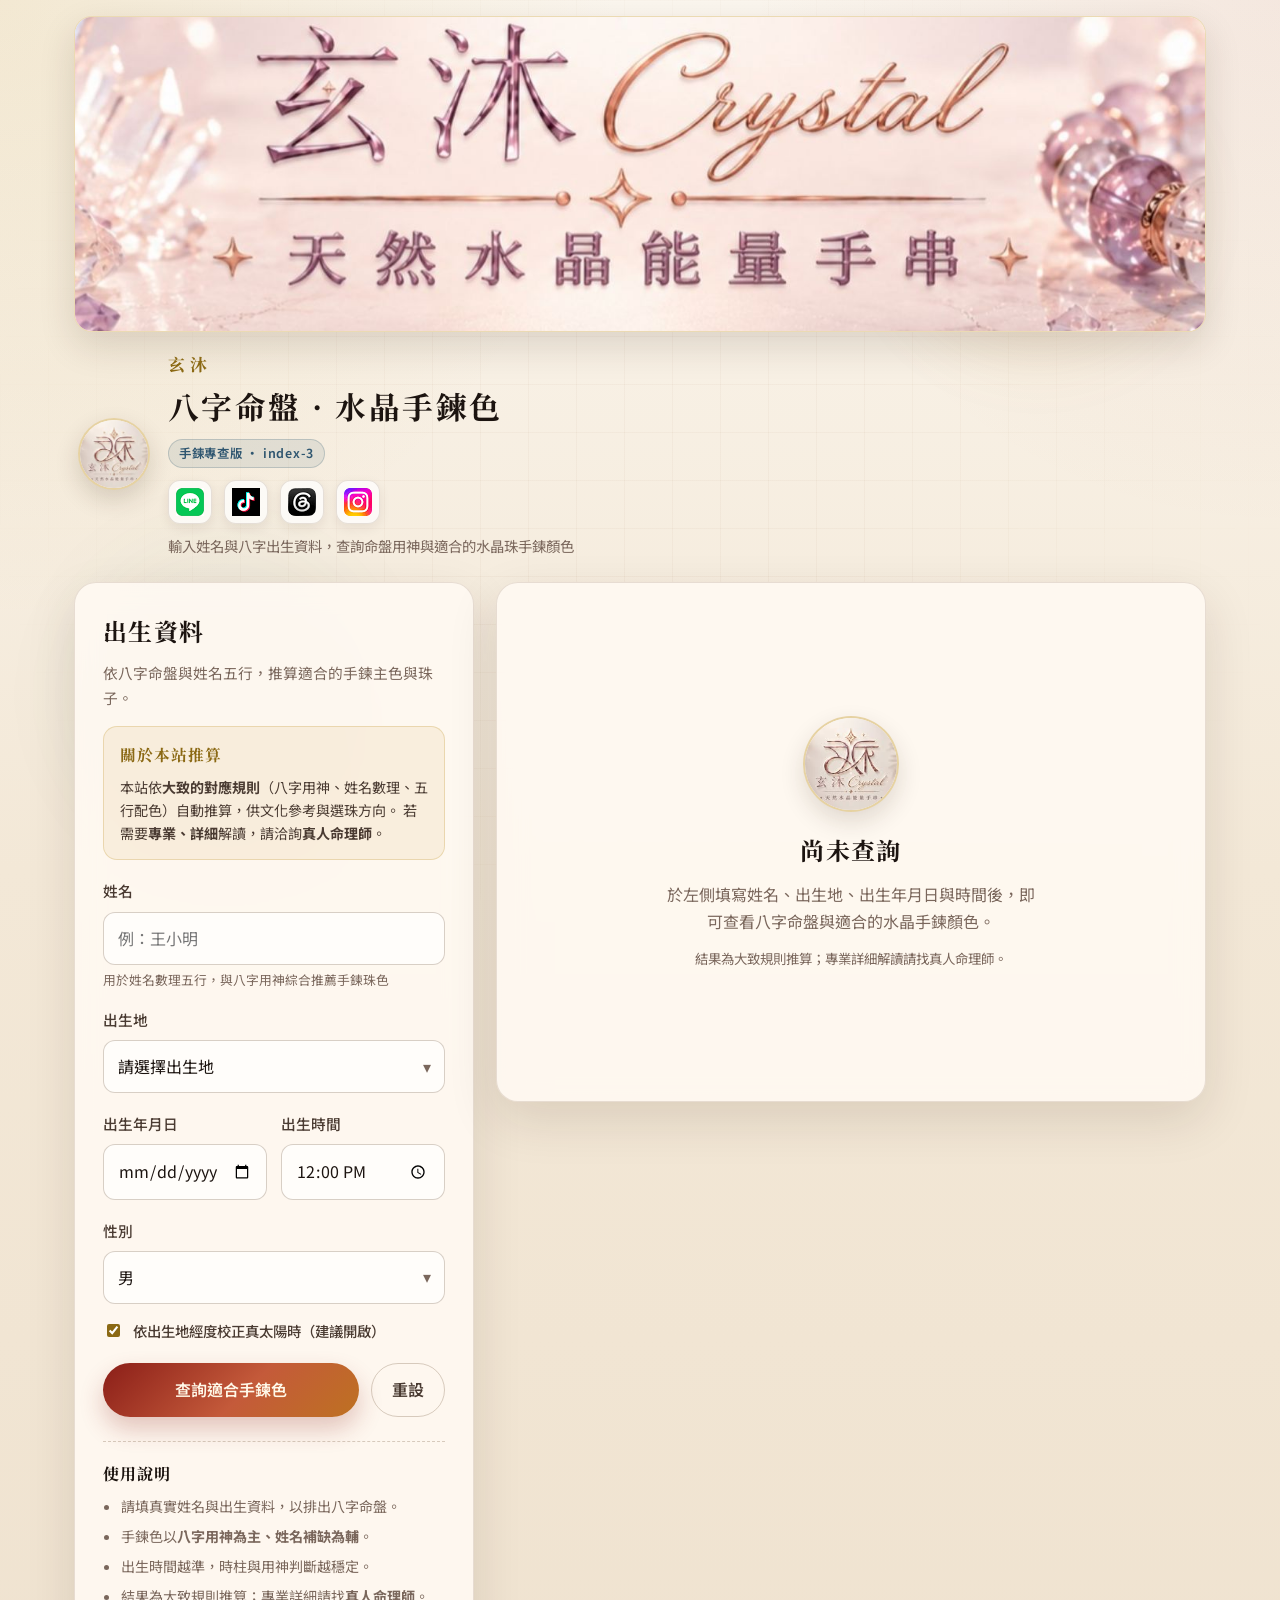
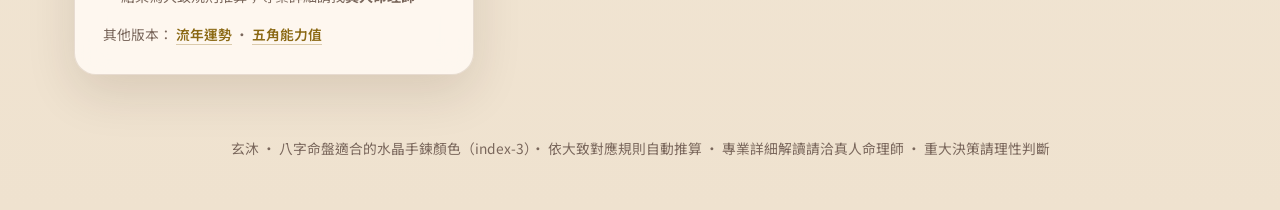
==== commit 325a32df: "Update index.html" ====
--- a/index.html
+++ b/index.html
@@ -8,15 +8,15 @@
   <meta name="apple-mobile-web-app-capable" content="yes" />
   <meta name="apple-mobile-web-app-status-bar-style" content="default" />
   <meta name="format-detection" content="telephone=no" />
-  <title>玄沐 · 流年運勢查詢</title>
+  <title>玄沐 · 八字命盤適合的水晶手鍊顏色</title>
   <link rel="icon" href="GM_n.jpg" type="image/jpeg" />
   <link rel="apple-touch-icon" href="GM_n.jpg" />
   <link rel="preconnect" href="https://fonts.googleapis.com" />
   <link rel="preconnect" href="https://fonts.gstatic.com" crossorigin />
   <link href="https://fonts.googleapis.com/css2?family=Noto+Serif+TC:wght@400;600;700&family=Noto+Sans+TC:wght@300;400;500;700&display=swap" rel="stylesheet" />
-  <link rel="stylesheet" href="styles.css" />
+  <link rel="stylesheet" href="styles-3.css" />
 </head>
-<body>
+<body class="page-index-3">
   <div class="bg-ornament" aria-hidden="true"></div>
   <div class="bg-glow" aria-hidden="true"></div>
 
@@ -42,46 +42,23 @@
       />
       <div class="brand-copy">
         <p class="brand-name">玄沐</p>
-        <h1>流年運勢查詢</h1>
+        <h1>八字命盤 · 水晶手鍊色</h1>
+        <p class="version-badge">手鍊專查版 · index-3</p>
         <div class="brand-social" aria-label="社群連結">
-          <a
-            class="social-link"
-            href="https://line.me/R/ti/p/@xmt1688"
-            target="_blank"
-            rel="noopener noreferrer"
-            title="官方賴 @xmt1688"
-          >
+          <a class="social-link" href="https://line.me/R/ti/p/@xmt1688" target="_blank" rel="noopener noreferrer" title="官方賴 @xmt1688">
             <img src="line.png" alt="官方賴 @xmt1688" width="40" height="40" decoding="async" />
           </a>
-          <a
-            class="social-link"
-            href="https://www.tiktok.com/@xmt1688"
-            target="_blank"
-            rel="noopener noreferrer"
-            title="TikTok @xmt1688"
-          >
+          <a class="social-link" href="https://www.tiktok.com/@xmt1688" target="_blank" rel="noopener noreferrer" title="TikTok @xmt1688">
             <img src="tiktok.png" alt="TikTok @xmt1688" width="40" height="40" decoding="async" />
           </a>
-          <a
-            class="social-link"
-            href="https://www.threads.com/@xuan_mu_tang"
-            target="_blank"
-            rel="noopener noreferrer"
-            title="Threads 玄沐Crystal Threads"
-          >
+          <a class="social-link" href="https://www.threads.com/@xuan_mu_tang" target="_blank" rel="noopener noreferrer" title="Threads 玄沐Crystal Threads">
             <img src="threads.png" alt="Threads 玄沐Crystal Threads" width="40" height="40" decoding="async" />
           </a>
-          <a
-            class="social-link"
-            href="https://www.instagram.com/xuan_mu_tang/"
-            target="_blank"
-            rel="noopener noreferrer"
-            title="Instagram 天然能量水晶 @xuan_mu_tang"
-          >
+          <a class="social-link" href="https://www.instagram.com/xuan_mu_tang/" target="_blank" rel="noopener noreferrer" title="Instagram 天然能量水晶 @xuan_mu_tang">
             <img src="instagram.png" alt="Instagram 天然能量水晶 @xuan_mu_tang" width="40" height="40" decoding="async" />
           </a>
         </div>
-        <p class="tagline">依姓名 · 出生地 · 年月日 · 時辰 · 推演命盤、五行與手鍊色</p>
+        <p class="tagline">輸入姓名與八字出生資料，查詢命盤用神與適合的水晶珠手鍊顏色</p>
       </div>
     </div>
   </header>
@@ -90,30 +67,22 @@
     <section class="panel form-panel">
       <div class="panel-head">
         <h2>出生資料</h2>
-        <p>請輸入真實出生資訊，系統會依出生地校正真太陽時並排盤。</p>
+        <p>依八字命盤與姓名五行，推算適合的手鍊主色與珠子。</p>
       </div>
 
       <aside class="disclaimer-box" role="note">
         <h3>關於本站推算</h3>
         <p>
-          本站依<strong>大致的對應規則</strong>（八字五行、姓名數理、五行配色）自動推算，供文化參考、自我省思與手鍊色方向參考。
-          若需要<strong>專業、詳細</strong>的命盤解讀或人生重大決策建議，請洽詢<strong>真人命理師</strong>。
+          本站依<strong>大致的對應規則</strong>（八字用神、姓名數理、五行配色）自動推算，供文化參考與選珠方向。
+          若需要<strong>專業、詳細</strong>解讀，請洽詢<strong>真人命理師</strong>。
         </p>
       </aside>
 
       <form id="fortune-form" novalidate>
         <div class="field">
           <label for="fullname">姓名</label>
-          <input
-            type="text"
-            id="fullname"
-            name="fullname"
-            required
-            maxlength="6"
-            placeholder="例：王小明"
-            autocomplete="name"
-          />
-          <p class="field-hint">用於姓名數理五行（康熙筆畫），與八字綜合推薦手鍊珠色</p>
+          <input type="text" id="fullname" name="fullname" required maxlength="6" placeholder="例：王小明" autocomplete="name" />
+          <p class="field-hint">用於姓名數理五行，與八字用神綜合推薦手鍊珠色</p>
         </div>
 
         <div class="field">
@@ -195,19 +164,13 @@
           </div>
         </div>
 
-        <div class="field-row">
-          <div class="field">
-            <label for="gender">性別（影響大運順逆）</label>
-            <div class="select-wrap">
-              <select id="gender" name="gender">
-                <option value="male">男</option>
-                <option value="female">女</option>
-              </select>
-            </div>
-          </div>
-          <div class="field">
-            <label for="query-year">查詢流年年份</label>
-            <input type="number" id="query-year" name="query-year" min="1900" max="2100" step="1" />
+        <div class="field">
+          <label for="gender">性別</label>
+          <div class="select-wrap">
+            <select id="gender" name="gender">
+              <option value="male">男</option>
+              <option value="female">女</option>
+            </select>
           </div>
         </div>
 
@@ -222,7 +185,7 @@
 
         <div class="actions">
           <button type="submit" class="btn btn-primary">
-            <span>查詢流年運勢</span>
+            <span>查詢適合手鍊色</span>
           </button>
           <button type="button" class="btn btn-ghost" id="reset-btn">重設</button>
         </div>
@@ -231,20 +194,24 @@
       <aside class="tips">
         <h3>使用說明</h3>
         <ul>
-          <li>請填真實姓名（2～6 字中文），系統會算姓名五行。</li>
-          <li>出生時間越準確，時柱與流年細節越可靠。</li>
-          <li>手鍊色以<strong>八字用神為主、姓名補缺為輔</strong>綜合判斷。</li>
-          <li>結果為規則推算的大致方向，非專業命理鑑定。</li>
-          <li>若需專業、詳細解讀，請找<strong>真人命理師</strong>。</li>
+          <li>請填真實姓名與出生資料，以排出八字命盤。</li>
+          <li>手鍊色以<strong>八字用神為主、姓名補缺為輔</strong>。</li>
+          <li>出生時間越準，時柱與用神判斷越穩定。</li>
+          <li>結果為大致規則推算；專業詳細請找<strong>真人命理師</strong>。</li>
         </ul>
+        <p class="tips-links">
+          其他版本：
+          <a href="index.html">流年運勢</a> ·
+          <a href="index-2.html">五角能力值</a>
+        </p>
       </aside>
     </section>
 
     <section class="panel result-panel" id="result-panel" hidden>
       <div class="panel-head result-head">
         <div>
-          <p class="eyebrow" id="result-subtitle">流年報告</p>
-          <h2 id="result-title">您的流年運勢</h2>
+          <p class="eyebrow" id="result-subtitle">手鍊色報告</p>
+          <h2 id="result-title">八字命盤與手鍊色</h2>
         </div>
         <div class="year-badge" id="year-badge">—</div>
       </div>
@@ -256,59 +223,26 @@
         <div class="pillars" id="pillars"></div>
       </div>
 
-      <div class="score-section">
-        <div class="score-card">
-          <div class="score-ring" id="score-ring">
-            <svg viewBox="0 0 120 120" aria-hidden="true">
-              <circle class="ring-bg" cx="60" cy="60" r="52" />
-              <circle class="ring-fg" id="score-circle" cx="60" cy="60" r="52" />
-            </svg>
-            <div class="score-value">
-              <strong id="score-num">—</strong>
-              <span>綜合指數</span>
-            </div>
-          </div>
-          <div class="score-copy">
-            <h3 id="score-label">—</h3>
-            <p id="score-summary">—</p>
-          </div>
-        </div>
-      </div>
-
-      <div class="aspect-grid" id="aspect-grid"></div>
-
-      <div class="detail-blocks">
-        <article class="detail-card" id="card-liunian">
-          <h3>流年總論</h3>
-          <div class="detail-body" id="liunian-body"></div>
+      <div class="detail-blocks detail-blocks--i3">
+        <article class="detail-card" id="card-bazi-note">
+          <h3>命盤與用神摘要</h3>
+          <div class="detail-body" id="bazi-note-body"></div>
         </article>
-        <article class="detail-card" id="card-advice">
-          <h3>開運建議</h3>
-          <div class="detail-body" id="advice-body"></div>
-        </article>
-        <article class="detail-card" id="card-name">
-          <h3>姓名五行</h3>
-          <div class="detail-body" id="name-body"></div>
+        <article class="detail-card" id="card-elements">
+          <h3>五行能力值</h3>
+          <div class="detail-body" id="elements-body"></div>
         </article>
         <article class="detail-card" id="card-crystals">
-          <h3>適合的水晶珠手鍊</h3>
+          <h3>適合的水晶珠手鍊顏色</h3>
           <div class="detail-body" id="crystals-body"></div>
-        </article>
-        <article class="detail-card" id="card-elements">
-          <h3>八字五行能量</h3>
-          <div class="detail-body" id="elements-body"></div>
-        </article>
-        <article class="detail-card" id="card-months">
-          <h3>流月重點</h3>
-          <div class="detail-body" id="months-body"></div>
         </article>
       </div>
 
       <aside class="disclaimer-box disclaimer-box--result" role="note">
         <h3>溫馨提醒</h3>
         <p>
-          以上內容依本站<strong>大致對應規則</strong>自動產生，僅供文化娛樂、自我省思與手鍊色參考。
-          與專業排盤或真人解讀可能有差異。若需要專業、詳細的命理解讀，請洽詢<strong>真人命理師</strong>；重大決策請理性判斷。
+          以上依<strong>大致對應規則</strong>自動產生，僅供文化娛樂、選珠參考。
+          與專業排盤可能有差異。專業詳細解讀請洽<strong>真人命理師</strong>；重大決策請理性判斷。
         </p>
       </aside>
     </section>
@@ -317,7 +251,7 @@
       <div class="empty-state">
         <img class="empty-icon" src="GM_n.jpg" alt="玄沐" width="150" height="150" decoding="async" />
         <h2>尚未查詢</h2>
-        <p>於左側填寫姓名、出生地、出生年月日與時間後，即可查看命盤、姓名五行與水晶珠手鍊色建議。</p>
+        <p>於左側填寫姓名、出生地、出生年月日與時間後，即可查看八字命盤與適合的水晶手鍊顏色。</p>
         <p class="empty-disclaimer">結果為大致規則推算；專業詳細解讀請找真人命理師。</p>
       </div>
     </section>
@@ -325,13 +259,13 @@
 
   <footer class="site-footer">
     <p>
-      玄沐 · 流年運勢查詢 · 依大致對應規則自動推算，僅供文化娛樂與自我省思 ·
+      玄沐 · 八字命盤適合的水晶手鍊顏色（index-3）· 依大致對應規則自動推算 ·
       專業詳細解讀請洽真人命理師 · 重大決策請理性判斷
     </p>
   </footer>
 
   <script src="name-wuxing.js"></script>
   <script src="bazi.js"></script>
-  <script src="app.js"></script>
+  <script src="app-3.js"></script>
 </body>
 </html>
--- a/styles-3.css
+++ b/styles-3.css
@@ -0,0 +1,1621 @@
+:root {
+  --ink: #1c1410;
+  --ink-soft: #4a3b32;
+  --muted: #7a675c;
+  --paper: #f7f0e6;
+  --paper-2: #efe4d4;
+  --card: rgba(255, 250, 243, 0.88);
+  --card-solid: #fffaf3;
+  --line: rgba(92, 58, 32, 0.14);
+  --line-strong: rgba(92, 58, 32, 0.24);
+  --gold: #b8860b;
+  --gold-deep: #8b6914;
+  --cinnabar: #a63d2f;
+  --jade: #2f6b4f;
+  --azure: #2f5670;
+  --violet: #5c4570;
+  --shadow: 0 18px 50px rgba(48, 28, 12, 0.12);
+  --radius: 22px;
+  --radius-sm: 14px;
+  --font-serif: "Noto Serif TC", "Songti TC", "PMingLiU", serif;
+  --font-sans: "Noto Sans TC", "Microsoft JhengHei", sans-serif;
+}
+
+*,
+*::before,
+*::after {
+  box-sizing: border-box;
+}
+
+html {
+  scroll-behavior: smooth;
+  -webkit-text-size-adjust: 100%;
+  text-size-adjust: 100%;
+}
+
+body {
+  margin: 0;
+  min-height: 100vh;
+  min-height: 100dvh;
+  color: var(--ink);
+  font-family: var(--font-sans);
+  background:
+    radial-gradient(circle at top left, rgba(184, 134, 11, 0.12), transparent 28%),
+    radial-gradient(circle at top right, rgba(166, 61, 47, 0.08), transparent 24%),
+    linear-gradient(180deg, #fbf6ee 0%, #f3e8d7 48%, #efe2cf 100%);
+  line-height: 1.7;
+  overflow-x: hidden;
+  -webkit-tap-highlight-color: rgba(184, 134, 11, 0.15);
+}
+
+img {
+  max-width: 100%;
+  height: auto;
+}
+
+button,
+input,
+select {
+  touch-action: manipulation;
+  font-size: 16px; /* 避免 iOS 聚焦時自動放大 */
+}
+
+.bg-ornament,
+.bg-glow {
+  pointer-events: none;
+  position: fixed;
+  inset: 0;
+  z-index: 0;
+}
+
+.bg-ornament {
+  background-image:
+    linear-gradient(rgba(140, 96, 48, 0.04) 1px, transparent 1px),
+    linear-gradient(90deg, rgba(140, 96, 48, 0.04) 1px, transparent 1px);
+  background-size: 48px 48px;
+  mask-image: radial-gradient(circle at center, black 30%, transparent 85%);
+}
+
+.bg-glow::before,
+.bg-glow::after {
+  content: "";
+  position: absolute;
+  border-radius: 50%;
+  filter: blur(40px);
+  opacity: 0.35;
+}
+
+.bg-glow::before {
+  width: 280px;
+  height: 280px;
+  top: 8%;
+  right: 8%;
+  background: rgba(184, 134, 11, 0.25);
+}
+
+.bg-glow::after {
+  width: 320px;
+  height: 320px;
+  bottom: 5%;
+  left: 5%;
+  background: rgba(47, 107, 79, 0.12);
+}
+
+.site-header,
+.layout,
+.site-footer {
+  position: relative;
+  z-index: 1;
+}
+
+.site-header {
+  max-width: 1180px;
+  margin: 0 auto;
+  padding: 16px 24px 12px;
+}
+
+/* 頁首最上方：長形 LOGO（隨視窗寬度自動等比縮放） */
+.logo-banner {
+  width: 100%;
+  max-width: 100%;
+  margin: 0 0 18px;
+  border-radius: clamp(12px, 1.5vw, 18px);
+  overflow: hidden;
+  border: 1px solid rgba(184, 134, 11, 0.28);
+  box-shadow: 0 14px 36px rgba(48, 28, 12, 0.14);
+  background: #fffaf3;
+  line-height: 0;
+}
+
+.logo-banner-img {
+  display: block;
+  width: 100%;
+  max-width: 100%;
+  height: auto;
+  aspect-ratio: 1440 / 400;
+  object-fit: contain;
+  object-position: center;
+  vertical-align: middle;
+}
+
+.brand {
+  display: flex;
+  align-items: center;
+  gap: 18px;
+  padding: 0 4px;
+}
+
+/* 圓形 LOGO（GM_n.jpg） */
+.brand-logo {
+  width: clamp(52px, 8vw, 72px);
+  height: clamp(52px, 8vw, 72px);
+  object-fit: cover;
+  object-position: center;
+  border-radius: 50%;
+  flex-shrink: 0;
+  box-shadow: 0 10px 24px rgba(48, 28, 12, 0.16);
+  border: 2px solid rgba(184, 134, 11, 0.35);
+  background: #fffaf3;
+}
+
+.brand-copy {
+  min-width: 0;
+}
+
+.brand-name {
+  margin: 0 0 2px;
+  font-family: var(--font-serif);
+  font-size: 1.05rem;
+  font-weight: 700;
+  letter-spacing: 0.28em;
+  color: var(--gold-deep);
+}
+
+/* index-3 版本標示 */
+.version-badge {
+  display: inline-block;
+  margin: 6px 0 0;
+  padding: 3px 10px;
+  border-radius: 999px;
+  font-size: 0.78rem;
+  font-weight: 600;
+  letter-spacing: 0.06em;
+  color: #2f5670;
+  background: rgba(47, 86, 112, 0.1);
+  border: 1px solid rgba(47, 86, 112, 0.22);
+}
+
+/* index-3：手鍊結果置頂強調 */
+.page-index-3 #card-crystals {
+  grid-column: 1 / -1;
+  order: -1;
+}
+
+.page-index-3 .detail-blocks--i3 {
+  display: flex;
+  flex-direction: column;
+  gap: 14px;
+}
+
+.page-index-3 .detail-blocks--i3 #card-crystals {
+  order: 0;
+}
+
+.page-index-3 .detail-blocks--i3 #card-bazi-note {
+  order: 1;
+}
+
+.page-index-3 .detail-blocks--i3 #card-elements {
+  order: 2;
+}
+
+.page-index-3 .recipe-title {
+  margin: 12px 0 0;
+  font-weight: 600;
+}
+
+.page-index-3 .tips-links {
+  margin: 14px 0 0;
+  font-size: 0.86rem;
+  color: var(--muted);
+}
+
+.page-index-3 .tips-links a {
+  color: var(--gold-deep);
+  font-weight: 600;
+  text-decoration: none;
+  border-bottom: 1px solid rgba(139, 105, 20, 0.3);
+}
+
+.page-index-3 .tips-links a:hover {
+  color: var(--cinnabar);
+}
+
+.brand h1 {
+  margin: 0;
+  font-family: var(--font-serif);
+  font-size: clamp(1.7rem, 2.4vw, 2.2rem);
+  letter-spacing: 0.08em;
+}
+
+.brand-slogan {
+  margin: 10px 0 0;
+  font-family: var(--font-serif);
+  font-size: clamp(1.05rem, 2vw, 1.2rem);
+  font-weight: 600;
+  letter-spacing: 0.06em;
+  color: var(--cinnabar);
+  line-height: 1.5;
+}
+
+.brand-about {
+  margin: 4px 0 0;
+  color: var(--ink-soft);
+  font-size: 0.92rem;
+  line-height: 1.55;
+}
+
+.brand-social {
+  display: flex;
+  flex-wrap: wrap;
+  align-items: center;
+  gap: 12px;
+  margin: 12px 0 0;
+}
+
+.social-link {
+  display: inline-flex;
+  align-items: center;
+  justify-content: center;
+  width: 44px;
+  height: 44px;
+  border-radius: 12px;
+  background: rgba(255, 255, 255, 0.72);
+  border: 1px solid var(--line);
+  box-shadow: 0 4px 12px rgba(48, 28, 12, 0.08);
+  text-decoration: none;
+  transition: transform 0.15s ease, box-shadow 0.2s ease, border-color 0.2s ease;
+}
+
+.social-link:hover {
+  transform: translateY(-2px);
+  border-color: rgba(184, 134, 11, 0.4);
+  box-shadow: 0 8px 18px rgba(48, 28, 12, 0.12);
+}
+
+.social-link:active {
+  transform: translateY(0);
+}
+
+.social-link img {
+  width: 28px;
+  height: 28px;
+  object-fit: contain;
+  display: block;
+}
+
+.tagline {
+  margin: 10px 0 0;
+  color: var(--muted);
+  font-size: 0.9rem;
+}
+
+.layout {
+  max-width: 1180px;
+  margin: 0 auto;
+  padding: 12px 24px 48px;
+  display: grid;
+  grid-template-columns: minmax(320px, 400px) minmax(0, 1fr);
+  gap: 22px;
+  align-items: start;
+}
+
+.panel {
+  background: var(--card);
+  backdrop-filter: blur(14px);
+  border: 1px solid var(--line);
+  border-radius: var(--radius);
+  box-shadow: var(--shadow);
+}
+
+.form-panel {
+  padding: 28px;
+  position: sticky;
+  top: 18px;
+}
+
+.panel-head h2,
+.result-head h2,
+.pillars-section h3,
+.detail-card h3,
+.empty-state h2,
+.tips h3 {
+  margin: 0;
+  font-family: var(--font-serif);
+  letter-spacing: 0.06em;
+}
+
+.panel-head p {
+  margin: 8px 0 0;
+  color: var(--muted);
+  font-size: 0.92rem;
+}
+
+.field {
+  margin-top: 18px;
+}
+
+.field-row {
+  display: grid;
+  grid-template-columns: 1fr 1fr;
+  gap: 14px;
+}
+
+label {
+  display: block;
+  margin-bottom: 8px;
+  color: var(--ink-soft);
+  font-size: 0.92rem;
+  font-weight: 500;
+}
+
+input[type="date"],
+input[type="time"],
+input[type="number"],
+input[type="text"],
+.select-wrap select {
+  width: 100%;
+  appearance: none;
+  border: 1px solid var(--line-strong);
+  background: rgba(255, 255, 255, 0.72);
+  color: var(--ink);
+  border-radius: 12px;
+  padding: 12px 14px;
+  font: inherit;
+  outline: none;
+  transition: border-color 0.2s ease, box-shadow 0.2s ease, background 0.2s ease;
+}
+
+input:focus,
+.select-wrap select:focus {
+  border-color: rgba(184, 134, 11, 0.65);
+  box-shadow: 0 0 0 4px rgba(184, 134, 11, 0.12);
+  background: #fff;
+}
+
+.field-hint {
+  margin: 6px 0 0;
+  color: var(--muted);
+  font-size: 0.8rem;
+  line-height: 1.45;
+}
+
+.select-wrap {
+  position: relative;
+}
+
+.select-wrap::after {
+  content: "▾";
+  position: absolute;
+  right: 14px;
+  top: 50%;
+  transform: translateY(-50%);
+  color: var(--muted);
+  pointer-events: none;
+}
+
+.checkbox-field {
+  margin-top: 16px;
+}
+
+.checkbox-label {
+  display: flex;
+  align-items: flex-start;
+  gap: 10px;
+  cursor: pointer;
+  color: var(--ink-soft);
+  font-size: 0.9rem;
+  line-height: 1.5;
+}
+
+.checkbox-label input {
+  margin-top: 4px;
+  accent-color: var(--gold-deep);
+}
+
+.form-error {
+  margin: 14px 0 0;
+  padding: 10px 12px;
+  border-radius: 10px;
+  background: rgba(166, 61, 47, 0.08);
+  color: var(--cinnabar);
+  font-size: 0.9rem;
+}
+
+.actions {
+  display: flex;
+  gap: 12px;
+  margin-top: 22px;
+}
+
+.btn {
+  border: 0;
+  border-radius: 999px;
+  padding: 12px 20px;
+  font: inherit;
+  font-weight: 600;
+  cursor: pointer;
+  transition: transform 0.15s ease, box-shadow 0.2s ease, background 0.2s ease;
+}
+
+.btn:active {
+  transform: translateY(1px);
+}
+
+.btn-primary {
+  flex: 1;
+  color: #fff8e8;
+  background: linear-gradient(135deg, #8b1e18 0%, #c45a3a 55%, #b8860b 140%);
+  box-shadow: 0 12px 24px rgba(139, 30, 24, 0.24);
+}
+
+.btn-primary:hover {
+  box-shadow: 0 16px 28px rgba(139, 30, 24, 0.3);
+}
+
+.btn-ghost {
+  background: transparent;
+  color: var(--ink-soft);
+  border: 1px solid var(--line-strong);
+}
+
+.btn-ghost:hover {
+  background: rgba(255, 255, 255, 0.55);
+}
+
+/* 資料說明／免責 */
+.disclaimer-box {
+  margin-top: 16px;
+  padding: 14px 16px;
+  border-radius: 14px;
+  background: rgba(184, 134, 11, 0.08);
+  border: 1px solid rgba(184, 134, 11, 0.22);
+}
+
+.disclaimer-box h3 {
+  margin: 0 0 8px;
+  font-family: var(--font-serif);
+  font-size: 0.98rem;
+  letter-spacing: 0.06em;
+  color: var(--gold-deep);
+}
+
+.disclaimer-box p {
+  margin: 0;
+  color: var(--ink-soft);
+  font-size: 0.88rem;
+  line-height: 1.65;
+}
+
+.disclaimer-box--result {
+  margin-top: 18px;
+  background: rgba(166, 61, 47, 0.05);
+  border-color: rgba(166, 61, 47, 0.14);
+}
+
+.disclaimer-box--result h3 {
+  color: var(--cinnabar);
+}
+
+.empty-disclaimer {
+  margin-top: 12px !important;
+  font-size: 0.84rem !important;
+  color: var(--muted) !important;
+  line-height: 1.55 !important;
+}
+
+.tips {
+  margin-top: 24px;
+  padding-top: 18px;
+  border-top: 1px dashed var(--line-strong);
+}
+
+.tips h3 {
+  font-size: 1rem;
+  margin-bottom: 8px;
+}
+
+.tips ul {
+  margin: 0;
+  padding-left: 1.1rem;
+  color: var(--muted);
+  font-size: 0.88rem;
+}
+
+.tips li + li {
+  margin-top: 6px;
+}
+
+.result-panel {
+  padding: 28px;
+  animation: rise 0.45s ease;
+}
+
+@keyframes rise {
+  from {
+    opacity: 0;
+    transform: translateY(12px);
+  }
+  to {
+    opacity: 1;
+    transform: translateY(0);
+  }
+}
+
+.result-head {
+  display: flex;
+  justify-content: space-between;
+  gap: 16px;
+  align-items: flex-start;
+  margin-bottom: 20px;
+}
+
+.eyebrow {
+  margin: 0 0 6px;
+  color: var(--gold-deep);
+  font-size: 0.85rem;
+  letter-spacing: 0.14em;
+  text-transform: uppercase;
+}
+
+.year-badge {
+  min-width: 88px;
+  padding: 12px 14px;
+  border-radius: 16px;
+  text-align: center;
+  background: linear-gradient(160deg, rgba(184, 134, 11, 0.16), rgba(166, 61, 47, 0.12));
+  border: 1px solid rgba(184, 134, 11, 0.28);
+  font-family: var(--font-serif);
+  font-size: 1.15rem;
+  font-weight: 700;
+  color: var(--gold-deep);
+  white-space: pre-line;
+  line-height: 1.35;
+}
+
+.meta-grid {
+  display: grid;
+  grid-template-columns: repeat(auto-fit, minmax(150px, 1fr));
+  gap: 12px;
+  margin-bottom: 22px;
+}
+
+.meta-item {
+  padding: 14px 16px;
+  border-radius: 16px;
+  background: rgba(255, 255, 255, 0.55);
+  border: 1px solid var(--line);
+}
+
+.meta-item span {
+  display: block;
+  color: var(--muted);
+  font-size: 0.82rem;
+  margin-bottom: 4px;
+}
+
+.meta-item strong {
+  font-family: var(--font-serif);
+  font-size: 1.05rem;
+  font-weight: 600;
+}
+
+.pillars-section {
+  margin-bottom: 22px;
+}
+
+.pillars-section h3 {
+  margin-bottom: 12px;
+  font-size: 1.05rem;
+}
+
+.pillars {
+  display: grid;
+  grid-template-columns: repeat(4, 1fr);
+  gap: 12px;
+}
+
+.pillar-card {
+  text-align: center;
+  padding: 16px 10px;
+  border-radius: 18px;
+  background: linear-gradient(180deg, rgba(255, 255, 255, 0.78), rgba(247, 236, 218, 0.9));
+  border: 1px solid var(--line);
+}
+
+.pillar-card .label {
+  color: var(--muted);
+  font-size: 0.82rem;
+  margin-bottom: 10px;
+}
+
+.pillar-card .stem,
+.pillar-card .branch {
+  font-family: var(--font-serif);
+  font-size: 1.8rem;
+  font-weight: 700;
+  line-height: 1.2;
+}
+
+.pillar-card .stem {
+  color: var(--cinnabar);
+}
+
+.pillar-card .branch {
+  color: var(--azure);
+}
+
+.pillar-card .elem {
+  margin-top: 10px;
+  font-size: 0.82rem;
+  color: var(--muted);
+}
+
+.score-section {
+  margin-bottom: 22px;
+}
+
+.score-card {
+  display: grid;
+  grid-template-columns: 140px 1fr;
+  gap: 18px;
+  align-items: center;
+  padding: 18px;
+  border-radius: 20px;
+  background: linear-gradient(135deg, rgba(255, 255, 255, 0.7), rgba(245, 230, 205, 0.85));
+  border: 1px solid var(--line);
+}
+
+.score-ring {
+  position: relative;
+  width: 120px;
+  height: 120px;
+}
+
+.score-ring svg {
+  width: 120px;
+  height: 120px;
+  transform: rotate(-90deg);
+}
+
+.ring-bg,
+.ring-fg {
+  fill: none;
+  stroke-width: 10;
+}
+
+.ring-bg {
+  stroke: rgba(92, 58, 32, 0.1);
+}
+
+.ring-fg {
+  stroke: url(#none);
+  stroke: #b8860b;
+  stroke-linecap: round;
+  stroke-dasharray: 326.73;
+  stroke-dashoffset: 326.73;
+  transition: stroke-dashoffset 0.8s ease;
+}
+
+.score-value {
+  position: absolute;
+  inset: 0;
+  display: grid;
+  place-content: center;
+  text-align: center;
+}
+
+.score-value strong {
+  font-family: var(--font-serif);
+  font-size: 1.8rem;
+  line-height: 1;
+}
+
+.score-value span {
+  font-size: 0.75rem;
+  color: var(--muted);
+}
+
+.score-copy h3 {
+  margin: 0 0 8px;
+  font-family: var(--font-serif);
+  font-size: 1.25rem;
+}
+
+.score-copy p {
+  margin: 0;
+  color: var(--ink-soft);
+}
+
+/* 五角形能力值雷達圖 */
+.aspect-radar-wrap {
+  margin-bottom: 22px;
+}
+
+.radar-panel {
+  padding: 18px;
+  border-radius: 20px;
+  background: linear-gradient(180deg, rgba(255, 255, 255, 0.72), rgba(247, 236, 218, 0.88));
+  border: 1px solid var(--line);
+}
+
+.radar-panel-title {
+  margin: 0 0 12px;
+  font-family: var(--font-serif);
+  font-size: 1.05rem;
+  letter-spacing: 0.06em;
+  text-align: center;
+  color: var(--ink-soft);
+}
+
+.radar-block {
+  display: grid;
+  grid-template-columns: minmax(220px, 1fr) minmax(180px, 0.9fr);
+  gap: 16px;
+  align-items: center;
+}
+
+.radar-block--sm {
+  grid-template-columns: 1fr;
+  max-width: 360px;
+  margin: 12px auto 0;
+}
+
+.radar-chart {
+  width: 100%;
+  max-width: 360px;
+  margin: 0 auto;
+}
+
+.radar-chart svg {
+  display: block;
+  overflow: visible;
+}
+
+.radar-grid {
+  fill: none;
+  stroke: rgba(92, 58, 32, 0.12);
+  stroke-width: 1;
+}
+
+.radar-axis {
+  stroke: rgba(92, 58, 32, 0.14);
+  stroke-width: 1;
+}
+
+.radar-data {
+  stroke: var(--radar-color, #b8860b);
+  stroke-width: 2;
+  stroke-linejoin: round;
+  fill-opacity: 0.9;
+  transition: points 0.4s ease;
+}
+
+.radar-dot {
+  fill: var(--radar-color, #b8860b);
+  stroke: #fffaf3;
+  stroke-width: 1.5;
+}
+
+.radar-label {
+  font-size: 13px;
+  font-weight: 700;
+  fill: var(--ink-soft, #4a3b32);
+  font-family: var(--font-serif), serif;
+}
+
+.radar-value {
+  font-size: 11px;
+  fill: var(--muted, #7a675c);
+}
+
+.radar-legend {
+  list-style: none;
+  margin: 0;
+  padding: 0;
+  display: grid;
+  gap: 10px;
+}
+
+.radar-legend li {
+  display: grid;
+  grid-template-columns: 1fr auto;
+  gap: 4px 10px;
+  padding: 10px 12px;
+  border-radius: 12px;
+  background: rgba(255, 255, 255, 0.6);
+  border: 1px solid var(--line);
+}
+
+.radar-legend-name {
+  font-family: var(--font-serif);
+  font-weight: 700;
+  color: var(--ink-soft);
+}
+
+.radar-legend-score {
+  font-weight: 700;
+  color: var(--gold-deep);
+  font-variant-numeric: tabular-nums;
+}
+
+.radar-legend-text {
+  grid-column: 1 / -1;
+  font-size: 0.86rem;
+  color: var(--muted);
+  line-height: 1.5;
+}
+
+.radar-note {
+  margin: 12px 0 0;
+  color: var(--muted);
+  font-size: 0.88rem;
+}
+
+/* 八字五行卡片內雷達 */
+#card-elements .radar-block {
+  grid-template-columns: minmax(200px, 1fr) minmax(120px, 0.7fr);
+}
+
+#card-elements .radar-legend li {
+  grid-template-columns: 1fr auto;
+}
+
+.detail-blocks {
+  display: grid;
+  grid-template-columns: 1fr 1fr;
+  gap: 14px;
+}
+
+.detail-card {
+  padding: 18px;
+  border-radius: 18px;
+  background: rgba(255, 255, 255, 0.5);
+  border: 1px solid var(--line);
+}
+
+.detail-card h3 {
+  margin-bottom: 12px;
+  font-size: 1.05rem;
+  padding-bottom: 10px;
+  border-bottom: 1px solid var(--line);
+}
+
+.detail-body {
+  color: var(--ink-soft);
+  font-size: 0.94rem;
+}
+
+.detail-body p {
+  margin: 0 0 10px;
+}
+
+.detail-body p:last-child {
+  margin-bottom: 0;
+}
+
+.detail-body ul {
+  margin: 0;
+  padding-left: 1.1rem;
+}
+
+.detail-body li + li {
+  margin-top: 6px;
+}
+
+.element-bars {
+  display: grid;
+  gap: 10px;
+}
+
+.element-row {
+  display: grid;
+  grid-template-columns: 42px 1fr 36px;
+  gap: 10px;
+  align-items: center;
+}
+
+.element-row .name {
+  font-family: var(--font-serif);
+  font-weight: 700;
+}
+
+.element-row .track {
+  height: 10px;
+  border-radius: 999px;
+  background: rgba(92, 58, 32, 0.08);
+  overflow: hidden;
+}
+
+.element-row .fill {
+  height: 100%;
+  border-radius: inherit;
+}
+
+.element-row .fill.wood { background: #3d8b5c; }
+.element-row .fill.fire { background: #c45a3a; }
+.element-row .fill.earth { background: #b8860b; }
+.element-row .fill.metal { background: #7a8794; }
+.element-row .fill.water { background: #3d6f99; }
+
+/* 水晶顏色建議 */
+.crystal-summary {
+  margin: 0 0 12px !important;
+}
+
+.crystal-swatches {
+  display: flex;
+  flex-wrap: wrap;
+  gap: 10px;
+  margin-bottom: 14px;
+}
+
+.crystal-swatch {
+  display: inline-flex;
+  align-items: center;
+  gap: 8px;
+  padding: 8px 12px;
+  border-radius: 999px;
+  background: rgba(255, 255, 255, 0.65);
+  border: 1px solid var(--line);
+  font-size: 0.9rem;
+}
+
+.crystal-swatch .dot {
+  width: 18px;
+  height: 18px;
+  border-radius: 50%;
+  box-shadow: inset 0 0 0 1px rgba(0, 0, 0, 0.08);
+  flex-shrink: 0;
+}
+
+.crystal-swatch .cname {
+  font-weight: 600;
+  color: var(--ink-soft);
+}
+
+.crystal-list {
+  display: grid;
+  gap: 10px;
+}
+
+.crystal-el {
+  padding: 12px 14px;
+  border-radius: 14px;
+  background: rgba(255, 255, 255, 0.55);
+  border: 1px solid var(--line);
+}
+
+.crystal-el-head {
+  display: flex;
+  flex-wrap: wrap;
+  align-items: baseline;
+  gap: 8px 12px;
+  margin-bottom: 6px;
+}
+
+.crystal-el-head strong {
+  font-family: var(--font-serif);
+  color: var(--gold-deep);
+  font-size: 1rem;
+}
+
+.crystal-el-head span {
+  color: var(--muted);
+  font-size: 0.88rem;
+}
+
+.crystal-meaning,
+.crystal-stones,
+.crystal-wear {
+  margin: 0 0 4px !important;
+  font-size: 0.9rem;
+}
+
+.crystal-wear {
+  color: var(--muted) !important;
+  margin-bottom: 0 !important;
+}
+
+.crystal-avoid {
+  margin-top: 12px !important;
+  padding: 10px 12px;
+  border-radius: 12px;
+  background: rgba(166, 61, 47, 0.06);
+  color: var(--ink-soft);
+  font-size: 0.9rem;
+}
+
+.crystal-extras {
+  margin: 12px 0 0 !important;
+  padding-left: 1.1rem;
+  color: var(--ink-soft);
+  font-size: 0.9rem;
+}
+
+.crystal-extras li + li {
+  margin-top: 6px;
+}
+
+.crystal-note {
+  margin-top: 12px !important;
+  color: var(--muted) !important;
+  font-size: 0.85rem !important;
+}
+
+/* 手鍊／姓名卡片可橫跨較寬閱讀 */
+#card-crystals,
+#card-name {
+  grid-column: 1 / -1;
+}
+
+/* 姓名五行 */
+.name-chars {
+  display: flex;
+  flex-wrap: wrap;
+  gap: 10px;
+  margin: 0 0 14px;
+}
+
+.name-char-card {
+  min-width: 72px;
+  padding: 12px 10px;
+  text-align: center;
+  border-radius: 14px;
+  background: rgba(255, 255, 255, 0.65);
+  border: 1px solid var(--line);
+}
+
+.name-char-card .ch {
+  display: block;
+  font-family: var(--font-serif);
+  font-size: 1.6rem;
+  font-weight: 700;
+  line-height: 1.2;
+  color: var(--cinnabar);
+}
+
+.name-char-card .meta {
+  display: block;
+  margin-top: 6px;
+  font-size: 0.78rem;
+  color: var(--muted);
+}
+
+.name-grids {
+  display: grid;
+  grid-template-columns: repeat(auto-fit, minmax(100px, 1fr));
+  gap: 8px;
+  margin-bottom: 12px;
+}
+
+.name-grid-item {
+  padding: 10px 12px;
+  border-radius: 12px;
+  background: rgba(255, 255, 255, 0.55);
+  border: 1px solid var(--line);
+}
+
+.name-grid-item span {
+  display: block;
+  font-size: 0.78rem;
+  color: var(--muted);
+}
+
+.name-grid-item strong {
+  font-family: var(--font-serif);
+  font-size: 1.05rem;
+}
+
+/* 手鍊預覽 */
+.bracelet-preview {
+  display: flex;
+  flex-wrap: wrap;
+  align-items: center;
+  justify-content: center;
+  gap: 4px;
+  padding: 16px 12px;
+  margin: 0 0 14px;
+  border-radius: 999px;
+  background: linear-gradient(180deg, rgba(255, 255, 255, 0.75), rgba(245, 232, 210, 0.9));
+  border: 1px solid var(--line);
+  min-height: 56px;
+}
+
+.bead {
+  width: 22px;
+  height: 22px;
+  border-radius: 50%;
+  box-shadow:
+    inset 0 2px 3px rgba(255, 255, 255, 0.45),
+    inset 0 -2px 3px rgba(0, 0, 0, 0.12),
+    0 1px 2px rgba(0, 0, 0, 0.1);
+  border: 1px solid rgba(0, 0, 0, 0.08);
+}
+
+.bead.accent {
+  width: 18px;
+  height: 18px;
+  opacity: 0.92;
+}
+
+.recipe-list {
+  margin: 10px 0 0;
+  padding-left: 1.1rem;
+  font-size: 0.9rem;
+}
+
+.recipe-list li + li {
+  margin-top: 6px;
+}
+
+.combo-tags {
+  display: flex;
+  flex-wrap: wrap;
+  gap: 8px;
+  margin: 0 0 12px;
+}
+
+.combo-tag {
+  padding: 4px 10px;
+  border-radius: 999px;
+  font-size: 0.82rem;
+  background: rgba(184, 134, 11, 0.12);
+  color: var(--gold-deep);
+  border: 1px solid rgba(184, 134, 11, 0.22);
+}
+
+.month-list {
+  display: grid;
+  gap: 10px;
+}
+
+.month-item {
+  display: grid;
+  grid-template-columns: 72px 1fr;
+  gap: 10px;
+  padding: 10px 12px;
+  border-radius: 12px;
+  background: rgba(255, 255, 255, 0.55);
+  border: 1px solid var(--line);
+}
+
+.month-item strong {
+  font-family: var(--font-serif);
+  color: var(--gold-deep);
+}
+
+.month-item span {
+  color: var(--ink-soft);
+  font-size: 0.9rem;
+}
+
+.empty-panel {
+  min-height: 520px;
+  display: grid;
+  place-items: center;
+  padding: 40px;
+}
+
+.empty-state {
+  text-align: center;
+  max-width: 380px;
+}
+
+.empty-icon {
+  width: 96px;
+  height: 96px;
+  margin: 0 auto 18px;
+  display: block;
+  object-fit: cover;
+  object-position: center;
+  border-radius: 50%;
+  background: #fffaf3;
+  border: 2px solid rgba(184, 134, 11, 0.35);
+  box-shadow: 0 10px 24px rgba(48, 28, 12, 0.14);
+}
+
+.empty-state p {
+  margin: 10px 0 0;
+  color: var(--muted);
+}
+
+.site-footer {
+  max-width: 1180px;
+  margin: 0 auto;
+  padding: 0 24px 36px;
+  color: var(--muted);
+  font-size: 0.86rem;
+  text-align: center;
+}
+
+.tag {
+  display: inline-block;
+  padding: 2px 8px;
+  border-radius: 999px;
+  background: rgba(184, 134, 11, 0.12);
+  color: var(--gold-deep);
+  font-size: 0.78rem;
+  margin-left: 6px;
+}
+
+/* ---------- 平板 ---------- */
+@media (max-width: 960px) {
+  .layout {
+    grid-template-columns: 1fr;
+    gap: 16px;
+  }
+
+  .form-panel {
+    position: static;
+  }
+
+  .detail-blocks {
+    grid-template-columns: 1fr;
+  }
+
+  .radar-block {
+    grid-template-columns: 1fr;
+  }
+
+  #card-elements .radar-block {
+    grid-template-columns: 1fr;
+  }
+
+  .pillars {
+    grid-template-columns: repeat(2, 1fr);
+  }
+
+  .meta-grid {
+    grid-template-columns: repeat(2, 1fr);
+  }
+}
+
+/* ---------- 手機 ---------- */
+@media (max-width: 640px) {
+  .site-header {
+    padding: 10px max(12px, env(safe-area-inset-right)) 8px max(12px, env(safe-area-inset-left));
+  }
+
+  .layout {
+    padding: 8px max(12px, env(safe-area-inset-right)) 28px max(12px, env(safe-area-inset-left));
+    gap: 14px;
+  }
+
+  .site-footer {
+    padding: 0 max(12px, env(safe-area-inset-right)) calc(20px + env(safe-area-inset-bottom)) max(12px, env(safe-area-inset-left));
+    font-size: 0.8rem;
+    line-height: 1.5;
+  }
+
+  .form-panel,
+  .result-panel {
+    padding: 16px;
+    border-radius: 18px;
+  }
+
+  .panel-head h2,
+  .result-head h2 {
+    font-size: 1.25rem;
+    letter-spacing: 0.04em;
+  }
+
+  .panel-head p {
+    font-size: 0.88rem;
+  }
+
+  .brand {
+    gap: 12px;
+    align-items: flex-start;
+  }
+
+  .brand-logo {
+    width: 48px;
+    height: 48px;
+    margin-top: 2px;
+  }
+
+  .brand-name {
+    font-size: 0.95rem;
+    letter-spacing: 0.2em;
+  }
+
+  .brand h1 {
+    font-size: 1.35rem;
+    letter-spacing: 0.04em;
+  }
+
+  .brand-slogan {
+    font-size: 1rem;
+    margin-top: 8px;
+  }
+
+  .brand-about {
+    font-size: 0.86rem;
+  }
+
+  .brand-social {
+    gap: 10px;
+  }
+
+  .social-link {
+    width: 42px;
+    height: 42px;
+  }
+
+  .social-link img {
+    width: 26px;
+    height: 26px;
+  }
+
+  .tagline {
+    font-size: 0.8rem;
+    line-height: 1.5;
+  }
+
+  .logo-banner {
+    margin-bottom: 12px;
+    border-radius: 12px;
+  }
+
+  .field-row {
+    grid-template-columns: 1fr;
+    gap: 0;
+  }
+
+  .field {
+    margin-top: 14px;
+  }
+
+  input[type="date"],
+  input[type="time"],
+  input[type="number"],
+  input[type="text"],
+  .select-wrap select {
+    min-height: 48px;
+    padding: 12px 14px;
+    font-size: 16px;
+    border-radius: 12px;
+  }
+
+  .actions {
+    flex-direction: column;
+    gap: 10px;
+    margin-top: 18px;
+  }
+
+  .btn {
+    width: 100%;
+    min-height: 48px;
+    padding: 14px 18px;
+    font-size: 1rem;
+  }
+
+  .btn-ghost {
+    order: 1;
+  }
+
+  .result-head {
+    flex-direction: column;
+    align-items: stretch;
+    gap: 12px;
+  }
+
+  .year-badge {
+    align-self: flex-start;
+    min-width: 0;
+    width: auto;
+  }
+
+  .meta-grid {
+    grid-template-columns: 1fr 1fr;
+    gap: 8px;
+  }
+
+  .meta-item {
+    padding: 10px 12px;
+    border-radius: 12px;
+  }
+
+  .meta-item strong {
+    font-size: 0.92rem;
+    word-break: break-word;
+  }
+
+  .pillars {
+    grid-template-columns: repeat(2, 1fr);
+    gap: 8px;
+  }
+
+  .pillar-card {
+    padding: 12px 8px;
+    border-radius: 14px;
+  }
+
+  .pillar-card .stem,
+  .pillar-card .branch {
+    font-size: 1.45rem;
+  }
+
+  .pillar-card .label {
+    font-size: 0.75rem;
+  }
+
+  .pillar-card .elem {
+    font-size: 0.75rem;
+  }
+
+  .tag {
+    display: block;
+    margin: 4px 0 0;
+    margin-left: 0;
+    font-size: 0.7rem;
+  }
+
+  .score-card {
+    grid-template-columns: 1fr;
+    justify-items: center;
+    text-align: center;
+    gap: 12px;
+    padding: 16px;
+  }
+
+  .score-copy h3 {
+    font-size: 1.1rem;
+  }
+
+  .score-copy p {
+    font-size: 0.9rem;
+  }
+
+  .radar-panel {
+    padding: 14px;
+  }
+
+  .radar-label {
+    font-size: 12px;
+  }
+
+  .radar-value {
+    font-size: 10px;
+  }
+
+  .detail-blocks {
+    grid-template-columns: 1fr;
+    gap: 12px;
+  }
+
+  #card-crystals,
+  #card-name {
+    grid-column: auto;
+  }
+
+  .detail-card {
+    padding: 14px;
+    border-radius: 14px;
+  }
+
+  .name-chars {
+    gap: 8px;
+  }
+
+  .name-char-card {
+    min-width: 64px;
+    flex: 1 1 calc(33.33% - 8px);
+  }
+
+  .name-grids {
+    grid-template-columns: repeat(2, 1fr);
+  }
+
+  .bracelet-preview {
+    gap: 3px;
+    padding: 12px 8px;
+    border-radius: 20px;
+  }
+
+  .bead {
+    width: 16px;
+    height: 16px;
+  }
+
+  .bead.accent {
+    width: 14px;
+    height: 14px;
+  }
+
+  .crystal-swatches {
+    gap: 8px;
+  }
+
+  .crystal-swatch {
+    padding: 6px 10px;
+    font-size: 0.85rem;
+  }
+
+  .month-item {
+    grid-template-columns: 56px 1fr;
+    gap: 8px;
+    padding: 8px 10px;
+  }
+
+  .empty-panel {
+    min-height: 280px;
+    padding: 28px 18px;
+  }
+
+  .empty-icon {
+    width: 80px;
+    height: 80px;
+  }
+
+  .empty-state h2 {
+    font-size: 1.2rem;
+  }
+
+  .empty-state p {
+    font-size: 0.9rem;
+  }
+
+  .tips {
+    margin-top: 18px;
+  }
+
+  .tips ul {
+    font-size: 0.84rem;
+  }
+
+  .bg-glow::before,
+  .bg-glow::after {
+    width: 160px;
+    height: 160px;
+    filter: blur(28px);
+  }
+}
+
+/* ---------- 超小螢幕 ---------- */
+@media (max-width: 380px) {
+  .meta-grid {
+    grid-template-columns: 1fr;
+  }
+
+  .name-char-card {
+    flex: 1 1 calc(50% - 8px);
+  }
+
+  .brand h1 {
+    font-size: 1.2rem;
+  }
+
+  .pillar-card .stem,
+  .pillar-card .branch {
+    font-size: 1.3rem;
+  }
+}
+
+/* 橫向手機：減少上下佔位 */
+@media (max-width: 900px) and (max-height: 480px) and (orientation: landscape) {
+  .logo-banner {
+    max-width: 420px;
+  }
+
+  .logo-banner-img {
+    max-height: 72px;
+    width: 100%;
+    object-fit: contain;
+  }
+
+  .empty-panel {
+    min-height: 200px;
+  }
+}
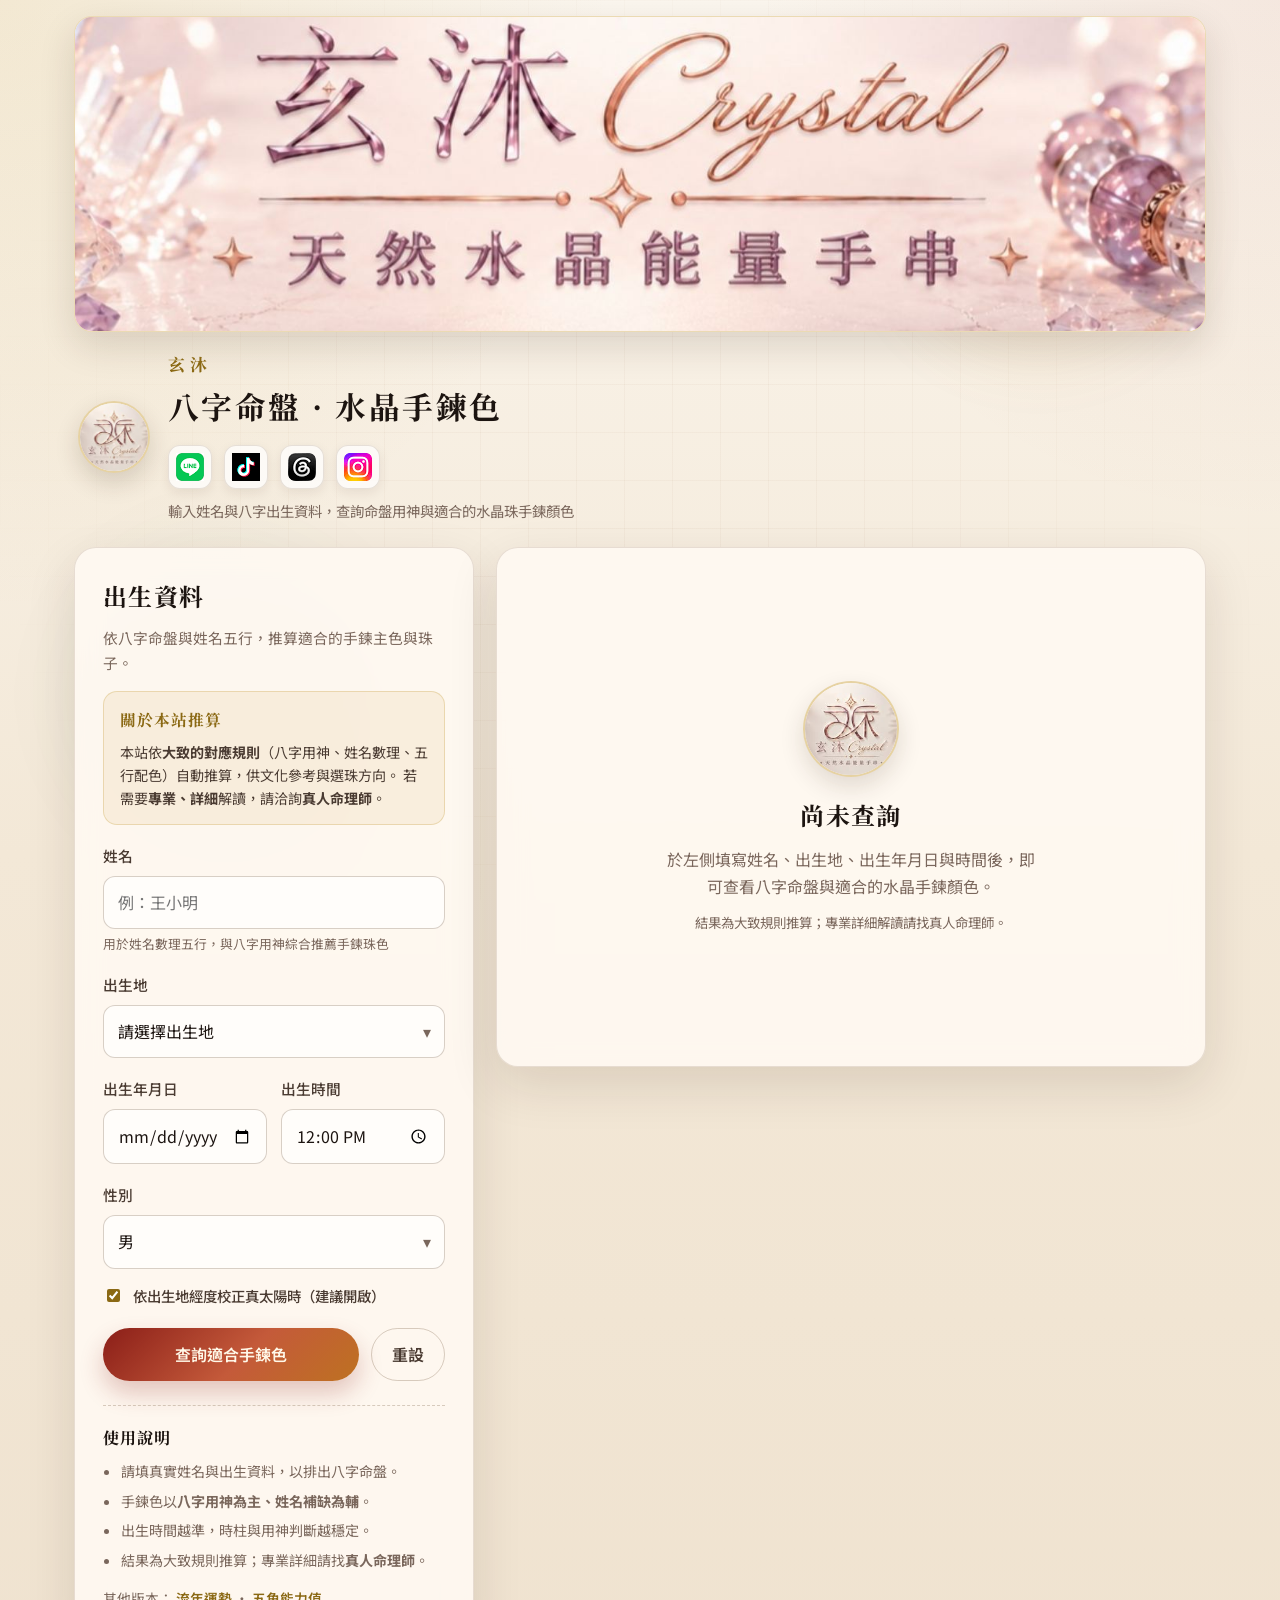
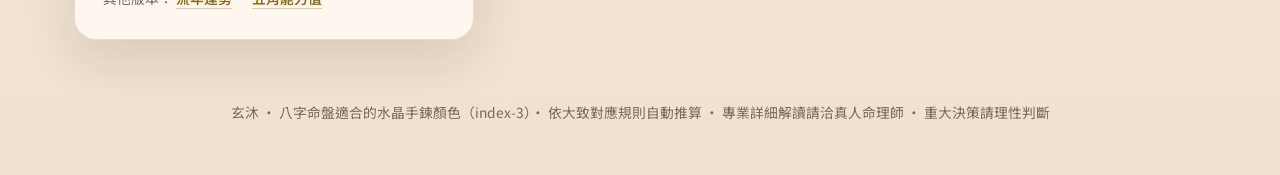
==== commit d10f80bf: "Update index.html" ====
--- a/index.html
+++ b/index.html
@@ -43,7 +43,6 @@
       <div class="brand-copy">
         <p class="brand-name">玄沐</p>
         <h1>八字命盤 · 水晶手鍊色</h1>
-        <p class="version-badge">手鍊專查版 · index-3</p>
         <div class="brand-social" aria-label="社群連結">
           <a class="social-link" href="https://line.me/R/ti/p/@xmt1688" target="_blank" rel="noopener noreferrer" title="官方賴 @xmt1688">
             <img src="line.png" alt="官方賴 @xmt1688" width="40" height="40" decoding="async" />
@@ -201,7 +200,7 @@
         </ul>
         <p class="tips-links">
           其他版本：
-          <a href="index.html">流年運勢</a> ·
+          <a href="index-3.html">流年運勢</a> ·
           <a href="index-2.html">五角能力值</a>
         </p>
       </aside>
